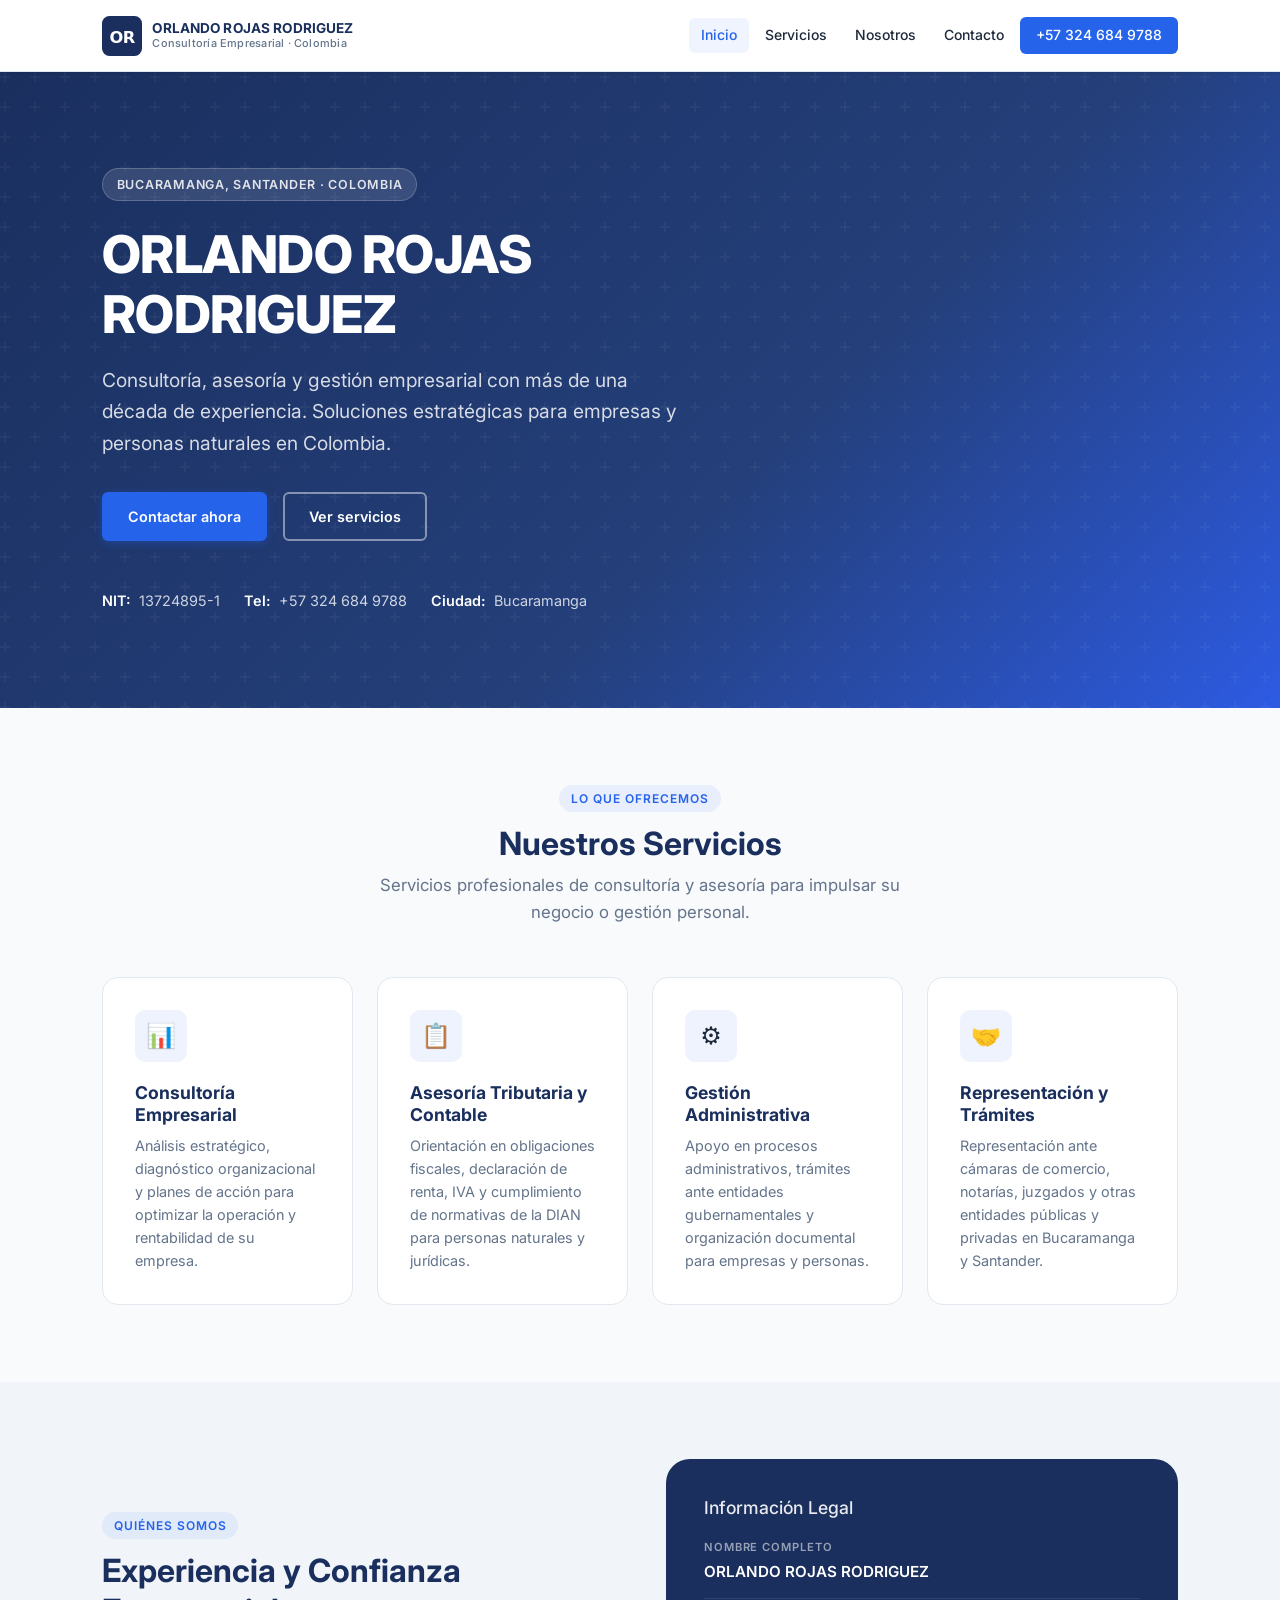
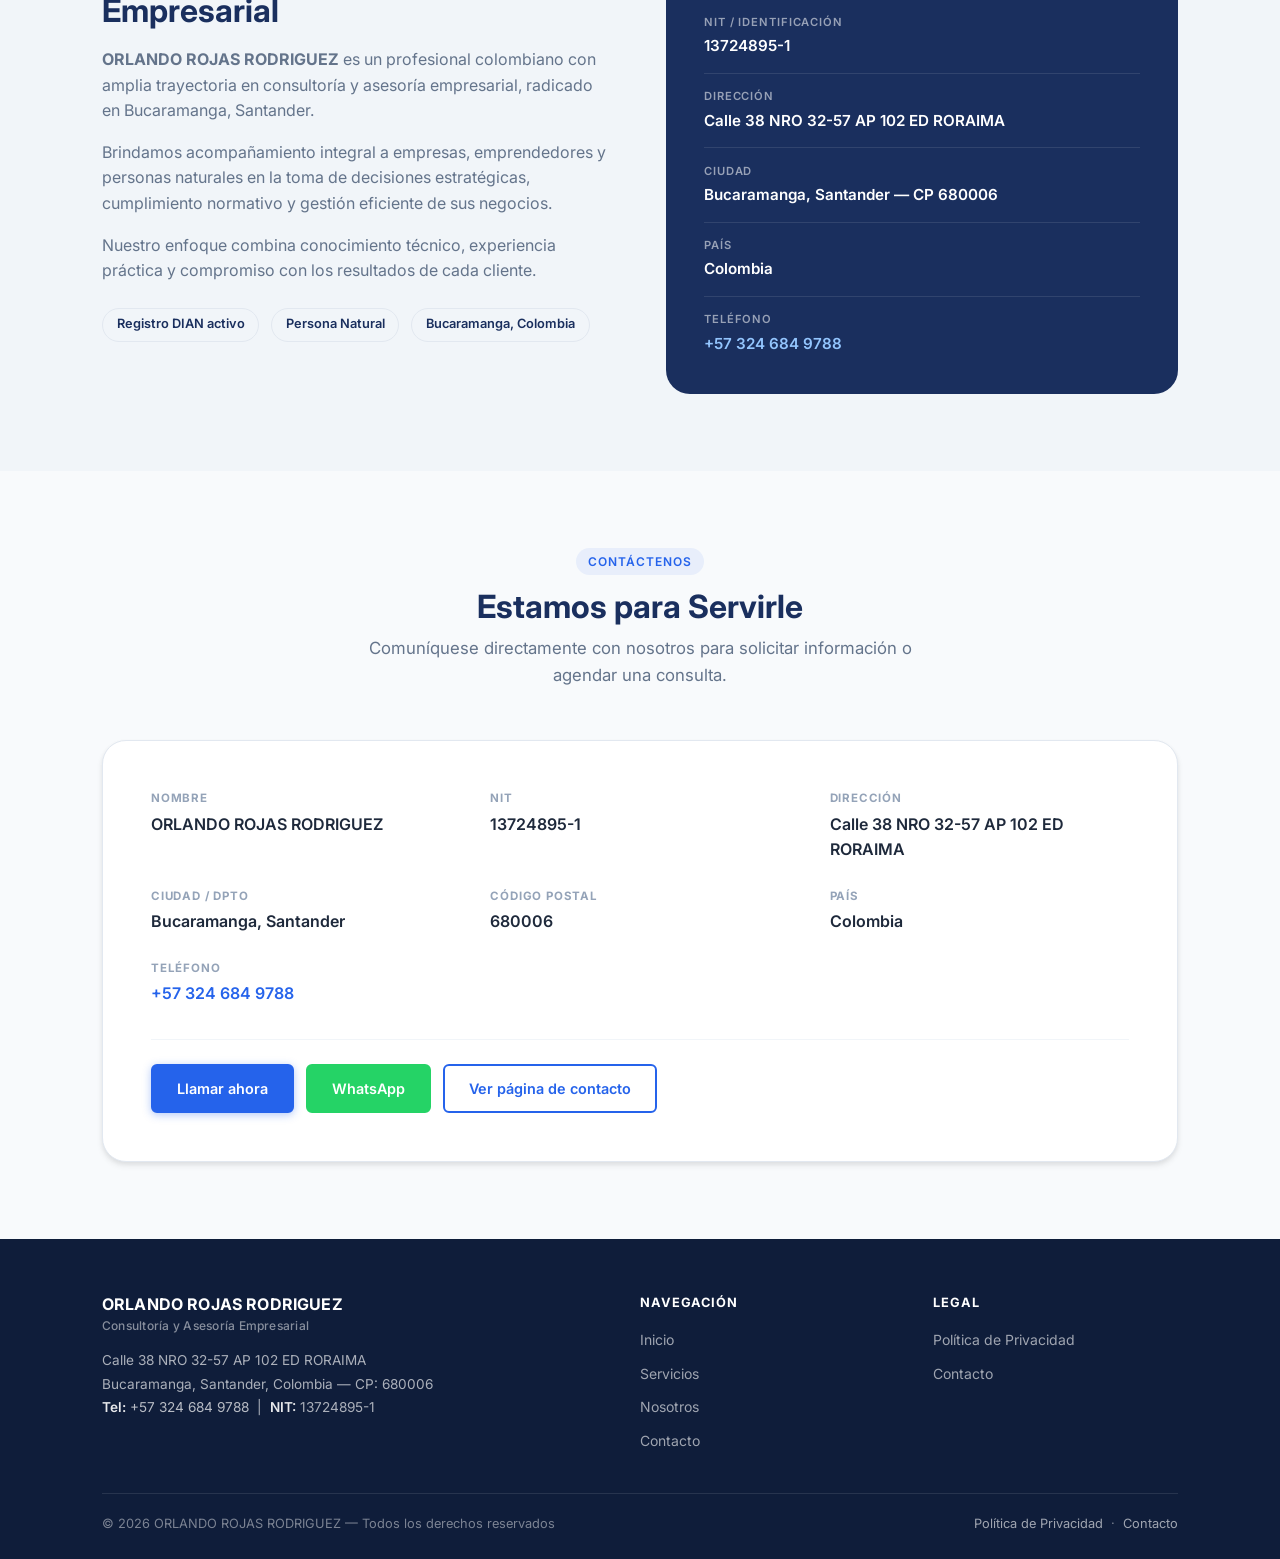
==== index.html @ 3d0fdda3 "Initial commit: sitio web de verificación empresarial para Meta Ads Manager - index.html: página pri" ====
<!DOCTYPE html>
<html lang="es">
<head>
  <meta charset="UTF-8">
  <meta name="viewport" content="width=device-width, initial-scale=1.0">
  <title>ORLANDO ROJAS RODRIGUEZ — Consultoría y Asesoría Empresarial</title>
  <meta name="description" content="ORLANDO ROJAS RODRIGUEZ — Consultoría, asesoría y gestión empresarial en Bucaramanga, Santander, Colombia. NIT: 13724895-1.">
  <meta name="keywords" content="Orlando Rojas Rodriguez, consultoría empresarial, asesoría, Bucaramanga, Santander, Colombia">
  <meta name="author" content="ORLANDO ROJAS RODRIGUEZ">
  <meta name="robots" content="index, follow">

  <!-- GEO Meta Tags para verificación local -->
  <meta name="geo.region" content="CO-SAN">
  <meta name="geo.placename" content="Bucaramanga">
  <meta name="geo.position" content="7.1193;-73.1227">
  <meta name="ICBM" content="7.1193, -73.1227">

  <!-- Open Graph -->
  <meta property="og:type" content="website">
  <meta property="og:title" content="ORLANDO ROJAS RODRIGUEZ — Consultoría Empresarial">
  <meta property="og:description" content="Consultoría, asesoría y gestión empresarial en Bucaramanga, Colombia.">
  <meta property="og:locale" content="es_CO">

  <!-- Favicon -->
  <link rel="icon" type="image/svg+xml" href="assets/icons/favicon.svg">

  <!-- Canonical -->
  <link rel="canonical" href="https://orlando-rojas.netlify.app/">

  <!-- CSS -->
  <link rel="stylesheet" href="css/main.css">
</head>
<body>

  <!-- ===== HEADER ===== -->
  <header class="site-header" role="banner">
    <div class="container">
      <a href="index.html" class="site-logo" aria-label="ORLANDO ROJAS RODRIGUEZ — Inicio">
        <img src="assets/icons/favicon.svg" alt="" class="logo-icon" width="40" height="40">
        <div class="logo-text">
          <span class="logo-name">ORLANDO ROJAS RODRIGUEZ</span>
          <span class="logo-tag">Consultoría Empresarial · Colombia</span>
        </div>
      </a>

      <button class="nav-toggle" id="nav-toggle" aria-expanded="false" aria-label="Abrir menú de navegación">
        <span></span><span></span><span></span>
      </button>

      <nav class="site-nav" id="site-nav" role="navigation" aria-label="Navegación principal">
        <a href="index.html" class="active">Inicio</a>
        <a href="index.html#servicios">Servicios</a>
        <a href="index.html#nosotros">Nosotros</a>
        <a href="contact.html">Contacto</a>
        <a href="tel:+573246849788" class="nav-cta">+57 324 684 9788</a>
      </nav>
    </div>
  </header>

  <main id="main-content">

    <!-- ===== HERO ===== -->
    <section class="hero" aria-labelledby="hero-heading">
      <div class="container">
        <div class="hero-content">
          <span class="hero-badge">Bucaramanga, Santander · Colombia</span>
          <h1 id="hero-heading">ORLANDO ROJAS RODRIGUEZ</h1>
          <p class="hero-subtitle">
            Consultoría, asesoría y gestión empresarial con más de una década de experiencia.
            Soluciones estratégicas para empresas y personas naturales en Colombia.
          </p>
          <div class="hero-actions">
            <a href="contact.html" class="btn btn-primary">Contactar ahora</a>
            <a href="index.html#servicios" class="btn btn-outline">Ver servicios</a>
          </div>
          <div class="hero-info">
            <div class="hero-info-item">
              <strong>NIT:</strong> 13724895-1
            </div>
            <div class="hero-info-item">
              <strong>Tel:</strong> +57 324 684 9788
            </div>
            <div class="hero-info-item">
              <strong>Ciudad:</strong> Bucaramanga
            </div>
          </div>
        </div>
      </div>
    </section>

    <!-- ===== SERVICIOS ===== -->
    <section id="servicios" aria-labelledby="servicios-heading">
      <div class="container">
        <div class="section-header">
          <span class="section-tag">Lo que ofrecemos</span>
          <h2 id="servicios-heading">Nuestros Servicios</h2>
          <p>Servicios profesionales de consultoría y asesoría para impulsar su negocio o gestión personal.</p>
        </div>
        <div class="services-grid">

          <div class="service-card">
            <div class="service-icon" aria-hidden="true">📊</div>
            <h3>Consultoría Empresarial</h3>
            <p>Análisis estratégico, diagnóstico organizacional y planes de acción para optimizar la operación y rentabilidad de su empresa.</p>
          </div>

          <div class="service-card">
            <div class="service-icon" aria-hidden="true">📋</div>
            <h3>Asesoría Tributaria y Contable</h3>
            <p>Orientación en obligaciones fiscales, declaración de renta, IVA y cumplimiento de normativas de la DIAN para personas naturales y jurídicas.</p>
          </div>

          <div class="service-card">
            <div class="service-icon" aria-hidden="true">⚙️</div>
            <h3>Gestión Administrativa</h3>
            <p>Apoyo en procesos administrativos, trámites ante entidades gubernamentales y organización documental para empresas y personas.</p>
          </div>

          <div class="service-card">
            <div class="service-icon" aria-hidden="true">🤝</div>
            <h3>Representación y Trámites</h3>
            <p>Representación ante cámaras de comercio, notarías, juzgados y otras entidades públicas y privadas en Bucaramanga y Santander.</p>
          </div>

        </div>
      </div>
    </section>

    <!-- ===== NOSOTROS ===== -->
    <section id="nosotros" class="section-alt" aria-labelledby="nosotros-heading">
      <div class="container">
        <div class="about-grid">
          <div class="about-content">
            <span class="section-tag">Quiénes somos</span>
            <h2 id="nosotros-heading">Experiencia y Confianza Empresarial</h2>
            <p>
              <strong>ORLANDO ROJAS RODRIGUEZ</strong> es un profesional colombiano con amplia trayectoria
              en consultoría y asesoría empresarial, radicado en Bucaramanga, Santander.
            </p>
            <p>
              Brindamos acompañamiento integral a empresas, emprendedores y personas naturales
              en la toma de decisiones estratégicas, cumplimiento normativo y gestión eficiente
              de sus negocios.
            </p>
            <p>
              Nuestro enfoque combina conocimiento técnico, experiencia práctica y compromiso
              con los resultados de cada cliente.
            </p>
            <div class="about-badges">
              <span class="badge">Registro DIAN activo</span>
              <span class="badge">Persona Natural</span>
              <span class="badge">Bucaramanga, Colombia</span>
            </div>
          </div>

          <div class="about-card" role="complementary" aria-label="Información legal de la empresa">
            <h3>Información Legal</h3>
            <div class="info-row">
              <div class="info-item">
                <span class="info-label">Nombre Completo</span>
                <span class="info-value">ORLANDO ROJAS RODRIGUEZ</span>
              </div>
              <div class="info-item">
                <span class="info-label">NIT / Identificación</span>
                <span class="info-value">13724895-1</span>
              </div>
              <div class="info-item">
                <span class="info-label">Dirección</span>
                <span class="info-value">Calle 38 NRO 32-57 AP 102 ED RORAIMA</span>
              </div>
              <div class="info-item">
                <span class="info-label">Ciudad</span>
                <span class="info-value">Bucaramanga, Santander — CP 680006</span>
              </div>
              <div class="info-item">
                <span class="info-label">País</span>
                <span class="info-value">Colombia</span>
              </div>
              <div class="info-item">
                <span class="info-label">Teléfono</span>
                <span class="info-value">
                  <a href="tel:+573246849788">+57 324 684 9788</a>
                </span>
              </div>
            </div>
          </div>
        </div>
      </div>
    </section>

    <!-- ===== CONTACTO ===== -->
    <section id="contacto" aria-labelledby="contacto-heading">
      <div class="container">
        <div class="section-header">
          <span class="section-tag">Contáctenos</span>
          <h2 id="contacto-heading">Estamos para Servirle</h2>
          <p>Comuníquese directamente con nosotros para solicitar información o agendar una consulta.</p>
        </div>

        <div class="contact-box">
          <div class="contact-grid">
            <div class="contact-item">
              <span class="contact-label">Nombre</span>
              <span class="contact-value">ORLANDO ROJAS RODRIGUEZ</span>
            </div>
            <div class="contact-item">
              <span class="contact-label">NIT</span>
              <span class="contact-value">13724895-1</span>
            </div>
            <div class="contact-item">
              <span class="contact-label">Dirección</span>
              <span class="contact-value">Calle 38 NRO 32-57 AP 102 ED RORAIMA</span>
            </div>
            <div class="contact-item">
              <span class="contact-label">Ciudad / Dpto</span>
              <span class="contact-value">Bucaramanga, Santander</span>
            </div>
            <div class="contact-item">
              <span class="contact-label">Código Postal</span>
              <span class="contact-value">680006</span>
            </div>
            <div class="contact-item">
              <span class="contact-label">País</span>
              <span class="contact-value">Colombia</span>
            </div>
            <div class="contact-item">
              <span class="contact-label">Teléfono</span>
              <span class="contact-value">
                <a href="tel:+573246849788">+57 324 684 9788</a>
              </span>
            </div>
          </div>
          <div class="contact-actions">
            <a href="tel:+573246849788" class="btn btn-primary">Llamar ahora</a>
            <a href="https://wa.me/573246849788" class="btn btn-whatsapp" target="_blank" rel="noopener">WhatsApp</a>
            <a href="contact.html" class="btn btn-outline-dark">Ver página de contacto</a>
          </div>
        </div>
      </div>
    </section>

  </main>

  <!-- ===== FOOTER ===== -->
  <footer class="site-footer" role="contentinfo">
    <div class="container">
      <div class="footer-grid">
        <div class="footer-brand">
          <div class="logo-text">
            <span class="logo-name">ORLANDO ROJAS RODRIGUEZ</span>
            <span class="logo-tag">Consultoría y Asesoría Empresarial</span>
          </div>
          <address class="footer-address" style="font-style: normal;">
            Calle 38 NRO 32-57 AP 102 ED RORAIMA<br>
            Bucaramanga, Santander, Colombia — CP: 680006<br>
            <strong>Tel:</strong> <a href="tel:+573246849788" style="color:rgba(255,255,255,.7)">+57 324 684 9788</a>
            &nbsp;|&nbsp; <strong>NIT:</strong> 13724895-1
          </address>
        </div>

        <div class="footer-col">
          <h4>Navegación</h4>
          <ul>
            <li><a href="index.html">Inicio</a></li>
            <li><a href="index.html#servicios">Servicios</a></li>
            <li><a href="index.html#nosotros">Nosotros</a></li>
            <li><a href="contact.html">Contacto</a></li>
          </ul>
        </div>

        <div class="footer-col">
          <h4>Legal</h4>
          <ul>
            <li><a href="privacy-policy.html">Política de Privacidad</a></li>
            <li><a href="contact.html">Contacto</a></li>
          </ul>
        </div>
      </div>

      <div class="footer-bottom">
        <span>© 2026 ORLANDO ROJAS RODRIGUEZ — Todos los derechos reservados</span>
        <span>
          <a href="privacy-policy.html">Política de Privacidad</a>
          &nbsp;·&nbsp;
          <a href="contact.html">Contacto</a>
        </span>
      </div>
    </div>
  </footer>

  <script src="js/main.js"></script>
</body>
</html>
---- css/main.css ----
/* ==============================================
   ORLANDO ROJAS RODRIGUEZ — Sistema de Diseño
   ============================================== */

/* 1. Google Fonts */
@import url('https://fonts.googleapis.com/css2?family=Inter:wght@400;500;600;700;800&display=swap');

/* 2. Variables CSS */
:root {
  --primary:        #1a2f5e;
  --primary-dark:   #0f1d3a;
  --primary-light:  #243f7a;
  --accent:         #2563eb;
  --accent-hover:   #1d4ed8;
  --text:           #1e293b;
  --text-muted:     #64748b;
  --text-light:     #94a3b8;
  --bg:             #f8fafc;
  --bg-white:       #ffffff;
  --bg-section:     #f1f5f9;
  --border:         #e2e8f0;
  --border-light:   #f1f5f9;
  --success:        #059669;
  --shadow-sm:      0 1px 3px rgba(0,0,0,.08), 0 1px 2px rgba(0,0,0,.04);
  --shadow:         0 4px 6px rgba(0,0,0,.07), 0 2px 4px rgba(0,0,0,.05);
  --shadow-lg:      0 10px 25px rgba(0,0,0,.1), 0 4px 10px rgba(0,0,0,.06);
  --radius-sm:      6px;
  --radius:         10px;
  --radius-lg:      16px;
  --radius-xl:      24px;
  --font:           'Inter', system-ui, -apple-system, sans-serif;
  --container:      1140px;
  --header-h:       72px;
  --transition:     0.2s ease;
}

/* 3. Reset */
*, *::before, *::after {
  box-sizing: border-box;
  margin: 0;
  padding: 0;
}

html {
  scroll-behavior: smooth;
  -webkit-text-size-adjust: 100%;
}

body {
  font-family: var(--font);
  font-size: 16px;
  line-height: 1.6;
  color: var(--text);
  background: var(--bg);
  -webkit-font-smoothing: antialiased;
  -moz-osx-font-smoothing: grayscale;
}

img, svg { display: block; max-width: 100%; }
a { color: var(--accent); text-decoration: none; }
a:hover { text-decoration: underline; }
ul { list-style: none; }

/* 4. Tipografía */
h1, h2, h3, h4, h5, h6 {
  font-weight: 700;
  line-height: 1.25;
  color: var(--primary);
}

h1 { font-size: clamp(1.75rem, 4vw, 2.75rem); }
h2 { font-size: clamp(1.4rem, 3vw, 2rem); }
h3 { font-size: clamp(1.1rem, 2vw, 1.35rem); }
h4 { font-size: 1.05rem; }

p { margin-bottom: 1rem; }
p:last-child { margin-bottom: 0; }

/* 5. Layout */
.container {
  max-width: var(--container);
  margin: 0 auto;
  padding: 0 clamp(1rem, 4vw, 2rem);
}

section {
  padding: clamp(3rem, 6vw, 5rem) 0;
}

.section-alt {
  background: var(--bg-section);
}

.section-header {
  text-align: center;
  margin-bottom: clamp(2rem, 4vw, 3.5rem);
}

.section-header h2 {
  margin-bottom: .5rem;
}

.section-header p {
  font-size: 1.05rem;
  color: var(--text-muted);
  max-width: 560px;
  margin: 0 auto;
}

.section-tag {
  display: inline-block;
  font-size: .75rem;
  font-weight: 600;
  letter-spacing: .08em;
  text-transform: uppercase;
  color: var(--accent);
  background: rgba(37,99,235,.08);
  padding: .25rem .75rem;
  border-radius: 100px;
  margin-bottom: .75rem;
}

/* 6. Header */
.site-header {
  position: sticky;
  top: 0;
  z-index: 100;
  height: var(--header-h);
  background: var(--bg-white);
  border-bottom: 1px solid var(--border);
  box-shadow: var(--shadow-sm);
}

.site-header .container {
  height: 100%;
  display: flex;
  align-items: center;
  justify-content: space-between;
  gap: 1rem;
}

.site-logo {
  display: flex;
  align-items: center;
  gap: .65rem;
  text-decoration: none;
  flex-shrink: 0;
}

.site-logo:hover { text-decoration: none; }

.logo-icon {
  width: 40px;
  height: 40px;
  flex-shrink: 0;
}

.logo-text {
  display: flex;
  flex-direction: column;
  line-height: 1.15;
}

.logo-name {
  font-size: .85rem;
  font-weight: 700;
  color: var(--primary);
  letter-spacing: .01em;
}

.logo-tag {
  font-size: .68rem;
  font-weight: 500;
  color: var(--text-muted);
  letter-spacing: .02em;
}

.site-nav {
  display: flex;
  align-items: center;
  gap: .25rem;
}

.site-nav a {
  font-size: .875rem;
  font-weight: 500;
  color: var(--text);
  padding: .4rem .75rem;
  border-radius: var(--radius-sm);
  transition: background var(--transition), color var(--transition);
  text-decoration: none;
}

.site-nav a:hover {
  background: var(--bg-section);
  color: var(--primary);
  text-decoration: none;
}

.site-nav a.active {
  color: var(--accent);
  background: rgba(37,99,235,.07);
}

.nav-cta {
  background: var(--accent) !important;
  color: #fff !important;
  padding: .45rem 1rem !important;
  border-radius: var(--radius-sm) !important;
}

.nav-cta:hover {
  background: var(--accent-hover) !important;
  text-decoration: none !important;
}

/* Hamburger */
.nav-toggle {
  display: none;
  flex-direction: column;
  gap: 5px;
  background: none;
  border: none;
  cursor: pointer;
  padding: .4rem;
  border-radius: var(--radius-sm);
}

.nav-toggle span {
  display: block;
  width: 22px;
  height: 2px;
  background: var(--primary);
  border-radius: 2px;
  transition: transform var(--transition), opacity var(--transition);
}

.nav-toggle.open span:nth-child(1) { transform: translateY(7px) rotate(45deg); }
.nav-toggle.open span:nth-child(2) { opacity: 0; }
.nav-toggle.open span:nth-child(3) { transform: translateY(-7px) rotate(-45deg); }

/* 7. Hero */
.hero {
  background: linear-gradient(135deg, var(--primary) 0%, var(--primary-light) 60%, #2d5be3 100%);
  color: #fff;
  padding: clamp(3.5rem, 8vw, 6rem) 0;
  position: relative;
  overflow: hidden;
}

.hero::before {
  content: '';
  position: absolute;
  inset: 0;
  background: url("data:image/svg+xml,%3Csvg width='60' height='60' viewBox='0 0 60 60' xmlns='http://www.w3.org/2000/svg'%3E%3Cg fill='none' fill-rule='evenodd'%3E%3Cg fill='%23ffffff' fill-opacity='0.04'%3E%3Cpath d='M36 34v-4h-2v4h-4v2h4v4h2v-4h4v-2h-4zm0-30V0h-2v4h-4v2h4v4h2V6h4V4h-4zM6 34v-4H4v4H0v2h4v4h2v-4h4v-2H6zM6 4V0H4v4H0v2h4v4h2V6h4V4H6z'/%3E%3C/g%3E%3C/g%3E%3C/svg%3E");
  pointer-events: none;
}

.hero .container {
  position: relative;
  z-index: 1;
}

.hero-content {
  max-width: 700px;
}

.hero-badge {
  display: inline-flex;
  align-items: center;
  gap: .4rem;
  font-size: .78rem;
  font-weight: 600;
  letter-spacing: .06em;
  text-transform: uppercase;
  color: rgba(255,255,255,.85);
  background: rgba(255,255,255,.12);
  border: 1px solid rgba(255,255,255,.2);
  padding: .35rem .85rem;
  border-radius: 100px;
  margin-bottom: 1.5rem;
}

.hero h1 {
  color: #fff;
  font-size: clamp(2rem, 5vw, 3.25rem);
  font-weight: 800;
  letter-spacing: -.01em;
  line-height: 1.15;
  margin-bottom: 1.25rem;
}

.hero-subtitle {
  font-size: clamp(1rem, 2vw, 1.2rem);
  color: rgba(255,255,255,.82);
  line-height: 1.65;
  margin-bottom: 2rem;
  max-width: 580px;
}

.hero-actions {
  display: flex;
  flex-wrap: wrap;
  gap: 1rem;
  align-items: center;
}

.hero-info {
  margin-top: clamp(2rem, 4vw, 3rem);
  display: flex;
  flex-wrap: wrap;
  gap: 1.5rem;
}

.hero-info-item {
  display: flex;
  align-items: center;
  gap: .5rem;
  font-size: .9rem;
  color: rgba(255,255,255,.78);
}

.hero-info-item strong {
  color: #fff;
  font-weight: 600;
}

/* 8. Botones */
.btn {
  display: inline-flex;
  align-items: center;
  gap: .5rem;
  font-family: var(--font);
  font-size: .9rem;
  font-weight: 600;
  padding: .7rem 1.5rem;
  border-radius: var(--radius-sm);
  border: 2px solid transparent;
  cursor: pointer;
  text-decoration: none;
  transition: background var(--transition), border-color var(--transition),
              color var(--transition), box-shadow var(--transition), transform var(--transition);
  white-space: nowrap;
}

.btn:hover { text-decoration: none; transform: translateY(-1px); }
.btn:active { transform: translateY(0); }

.btn-primary {
  background: var(--accent);
  color: #fff;
  border-color: var(--accent);
  box-shadow: 0 2px 8px rgba(37,99,235,.35);
}

.btn-primary:hover {
  background: var(--accent-hover);
  border-color: var(--accent-hover);
  box-shadow: 0 4px 14px rgba(37,99,235,.45);
}

.btn-outline {
  background: transparent;
  color: #fff;
  border-color: rgba(255,255,255,.45);
}

.btn-outline:hover {
  background: rgba(255,255,255,.12);
  border-color: rgba(255,255,255,.7);
}

.btn-outline-dark {
  background: transparent;
  color: var(--accent);
  border-color: var(--accent);
}

.btn-outline-dark:hover {
  background: var(--accent);
  color: #fff;
}

/* 9. Cards de Servicios */
.services-grid {
  display: grid;
  grid-template-columns: repeat(auto-fit, minmax(240px, 1fr));
  gap: 1.5rem;
}

.service-card {
  background: var(--bg-white);
  border: 1px solid var(--border);
  border-radius: var(--radius-lg);
  padding: clamp(1.5rem, 3vw, 2rem);
  transition: box-shadow var(--transition), transform var(--transition), border-color var(--transition);
}

.service-card:hover {
  box-shadow: var(--shadow-lg);
  transform: translateY(-3px);
  border-color: rgba(37,99,235,.25);
}

.service-icon {
  width: 52px;
  height: 52px;
  background: rgba(37,99,235,.08);
  border-radius: var(--radius);
  display: flex;
  align-items: center;
  justify-content: center;
  margin-bottom: 1.25rem;
  font-size: 1.5rem;
}

.service-card h3 {
  margin-bottom: .5rem;
  font-size: 1.1rem;
}

.service-card p {
  font-size: .9rem;
  color: var(--text-muted);
  margin-bottom: 0;
}

/* 10. Sección Nosotros */
.about-grid {
  display: grid;
  grid-template-columns: 1fr 1fr;
  gap: clamp(2rem, 4vw, 4rem);
  align-items: center;
}

.about-content h2 {
  margin-bottom: 1rem;
}

.about-content p {
  color: var(--text-muted);
}

.about-badges {
  display: flex;
  flex-wrap: wrap;
  gap: .75rem;
  margin-top: 1.5rem;
}

.badge {
  display: inline-flex;
  align-items: center;
  gap: .4rem;
  font-size: .8rem;
  font-weight: 600;
  color: var(--primary);
  background: var(--bg-section);
  border: 1px solid var(--border);
  padding: .35rem .85rem;
  border-radius: 100px;
}

.about-card {
  background: var(--primary);
  border-radius: var(--radius-xl);
  padding: clamp(1.75rem, 3vw, 2.5rem);
  color: #fff;
}

.about-card h3 {
  color: #fff;
  margin-bottom: 1.25rem;
  font-size: 1.1rem;
  opacity: .9;
  font-weight: 500;
}

.info-row {
  display: flex;
  flex-direction: column;
  gap: .9rem;
}

.info-item {
  display: flex;
  flex-direction: column;
  gap: .15rem;
  padding-bottom: .9rem;
  border-bottom: 1px solid rgba(255,255,255,.1);
}

.info-item:last-child {
  border-bottom: none;
  padding-bottom: 0;
}

.info-label {
  font-size: .7rem;
  font-weight: 600;
  letter-spacing: .08em;
  text-transform: uppercase;
  color: rgba(255,255,255,.55);
}

.info-value {
  font-size: .95rem;
  font-weight: 600;
  color: #fff;
}

.info-value a {
  color: #93c5fd;
  text-decoration: none;
}

.info-value a:hover {
  text-decoration: underline;
}

/* 11. Caja de Contacto */
.contact-box {
  background: var(--bg-white);
  border: 1px solid var(--border);
  border-radius: var(--radius-xl);
  padding: clamp(2rem, 4vw, 3rem);
  box-shadow: var(--shadow);
}

.contact-grid {
  display: grid;
  grid-template-columns: repeat(auto-fit, minmax(220px, 1fr));
  gap: 1.5rem 2.5rem;
  margin-bottom: 2rem;
}

.contact-item {
  display: flex;
  flex-direction: column;
  gap: .25rem;
}

.contact-label {
  font-size: .72rem;
  font-weight: 700;
  letter-spacing: .07em;
  text-transform: uppercase;
  color: var(--text-light);
}

.contact-value {
  font-size: 1rem;
  font-weight: 600;
  color: var(--text);
}

.contact-value a {
  color: var(--accent);
}

.contact-actions {
  display: flex;
  flex-wrap: wrap;
  gap: .75rem;
  padding-top: 1.5rem;
  border-top: 1px solid var(--border-light);
}

/* 12. Mapa */
.map-wrapper {
  border-radius: var(--radius-lg);
  overflow: hidden;
  border: 1px solid var(--border);
  margin-top: 2rem;
}

.map-wrapper iframe {
  display: block;
  width: 100%;
  height: 360px;
  border: none;
}

/* 13. Página Legal */
.legal-page {
  padding: clamp(2rem, 4vw, 4rem) 0;
}

.legal-header {
  margin-bottom: 2.5rem;
  padding-bottom: 1.5rem;
  border-bottom: 2px solid var(--border);
}

.legal-header h1 {
  margin-bottom: .5rem;
}

.legal-meta {
  font-size: .85rem;
  color: var(--text-muted);
}

.legal-content {
  max-width: 800px;
}

.legal-content h2 {
  font-size: 1.25rem;
  margin-top: 2.25rem;
  margin-bottom: .75rem;
  padding-bottom: .5rem;
  border-bottom: 1px solid var(--border-light);
  color: var(--primary);
}

.legal-content h3 {
  font-size: 1.05rem;
  margin-top: 1.5rem;
  margin-bottom: .5rem;
  color: var(--text);
}

.legal-content ul, .legal-content ol {
  list-style: disc;
  padding-left: 1.5rem;
  margin-bottom: 1rem;
}

.legal-content ol { list-style: decimal; }

.legal-content li {
  margin-bottom: .4rem;
  color: var(--text-muted);
}

.legal-content p {
  color: var(--text-muted);
}

.legal-highlight {
  background: rgba(37,99,235,.06);
  border-left: 4px solid var(--accent);
  border-radius: 0 var(--radius-sm) var(--radius-sm) 0;
  padding: 1rem 1.25rem;
  margin: 1.25rem 0;
}

.legal-highlight p {
  margin: 0;
  font-size: .9rem;
}

.responsible-box {
  background: var(--primary);
  color: #fff;
  border-radius: var(--radius-lg);
  padding: 1.5rem 1.75rem;
  margin: 1.25rem 0;
}

.responsible-box p {
  color: rgba(255,255,255,.85);
  margin-bottom: .4rem;
  font-size: .9rem;
}

.responsible-box strong {
  color: #fff;
}

/* 14. Footer */
.site-footer {
  background: var(--primary-dark);
  color: rgba(255,255,255,.75);
  padding: clamp(2.5rem, 5vw, 3.5rem) 0 1.5rem;
}

.footer-grid {
  display: grid;
  grid-template-columns: 2fr 1fr 1fr;
  gap: clamp(2rem, 4vw, 3rem);
  margin-bottom: 2.5rem;
}

.footer-brand .logo-name {
  color: #fff;
  font-size: 1rem;
  margin-bottom: .35rem;
}

.footer-brand .logo-tag {
  color: rgba(255,255,255,.5);
  font-size: .75rem;
}

.footer-address {
  margin-top: 1rem;
  font-size: .85rem;
  line-height: 1.75;
  color: rgba(255,255,255,.65);
}

.footer-address strong {
  color: rgba(255,255,255,.9);
  font-weight: 600;
}

.footer-col h4 {
  color: #fff;
  font-size: .8rem;
  font-weight: 700;
  letter-spacing: .07em;
  text-transform: uppercase;
  margin-bottom: 1rem;
}

.footer-col ul li + li { margin-top: .5rem; }

.footer-col a {
  font-size: .875rem;
  color: rgba(255,255,255,.6);
  text-decoration: none;
  transition: color var(--transition);
}

.footer-col a:hover {
  color: #fff;
  text-decoration: none;
}

.footer-bottom {
  border-top: 1px solid rgba(255,255,255,.1);
  padding-top: 1.25rem;
  display: flex;
  flex-wrap: wrap;
  gap: .5rem 1.5rem;
  align-items: center;
  justify-content: space-between;
  font-size: .8rem;
  color: rgba(255,255,255,.45);
}

.footer-bottom a {
  color: rgba(255,255,255,.6);
  text-decoration: none;
}

.footer-bottom a:hover { color: #fff; }

/* 15. Responsive */
@media (max-width: 900px) {
  .about-grid {
    grid-template-columns: 1fr;
  }

  .footer-grid {
    grid-template-columns: 1fr 1fr;
  }

  .footer-brand {
    grid-column: 1 / -1;
  }
}

@media (max-width: 680px) {
  :root { --header-h: 64px; }

  .site-nav {
    display: none;
    position: absolute;
    top: var(--header-h);
    left: 0;
    right: 0;
    background: var(--bg-white);
    border-bottom: 1px solid var(--border);
    flex-direction: column;
    align-items: stretch;
    padding: .5rem 1rem 1rem;
    box-shadow: var(--shadow);
    gap: .15rem;
  }

  .site-nav.open { display: flex; }

  .site-nav a {
    padding: .65rem .75rem;
    border-radius: var(--radius-sm);
  }

  .nav-toggle { display: flex; }

  .footer-grid {
    grid-template-columns: 1fr;
  }

  .hero-actions { flex-direction: column; align-items: flex-start; }

  .services-grid { grid-template-columns: 1fr; }
}

/* 16. Utilidades */
.text-center { text-align: center; }
.text-muted   { color: var(--text-muted); }
.mt-1 { margin-top: .5rem; }
.mt-2 { margin-top: 1rem; }
.mt-3 { margin-top: 1.5rem; }
.mt-4 { margin-top: 2rem; }
.mb-0 { margin-bottom: 0; }

.visually-hidden {
  position: absolute;
  width: 1px;
  height: 1px;
  overflow: hidden;
  clip: rect(0,0,0,0);
  white-space: nowrap;
}

/* WhatsApp button */
.btn-whatsapp {
  background: #25d366;
  color: #fff !important;
  border-color: #25d366;
}

.btn-whatsapp:hover {
  background: #1ebe5d;
  border-color: #1ebe5d;
  text-decoration: none !important;
}

/* Contact page specific */
.contact-page-grid {
  display: grid;
  grid-template-columns: 1fr 1fr;
  gap: clamp(2rem, 4vw, 3rem);
  align-items: start;
}

@media (max-width: 720px) {
  .contact-page-grid {
    grid-template-columns: 1fr;
  }
}
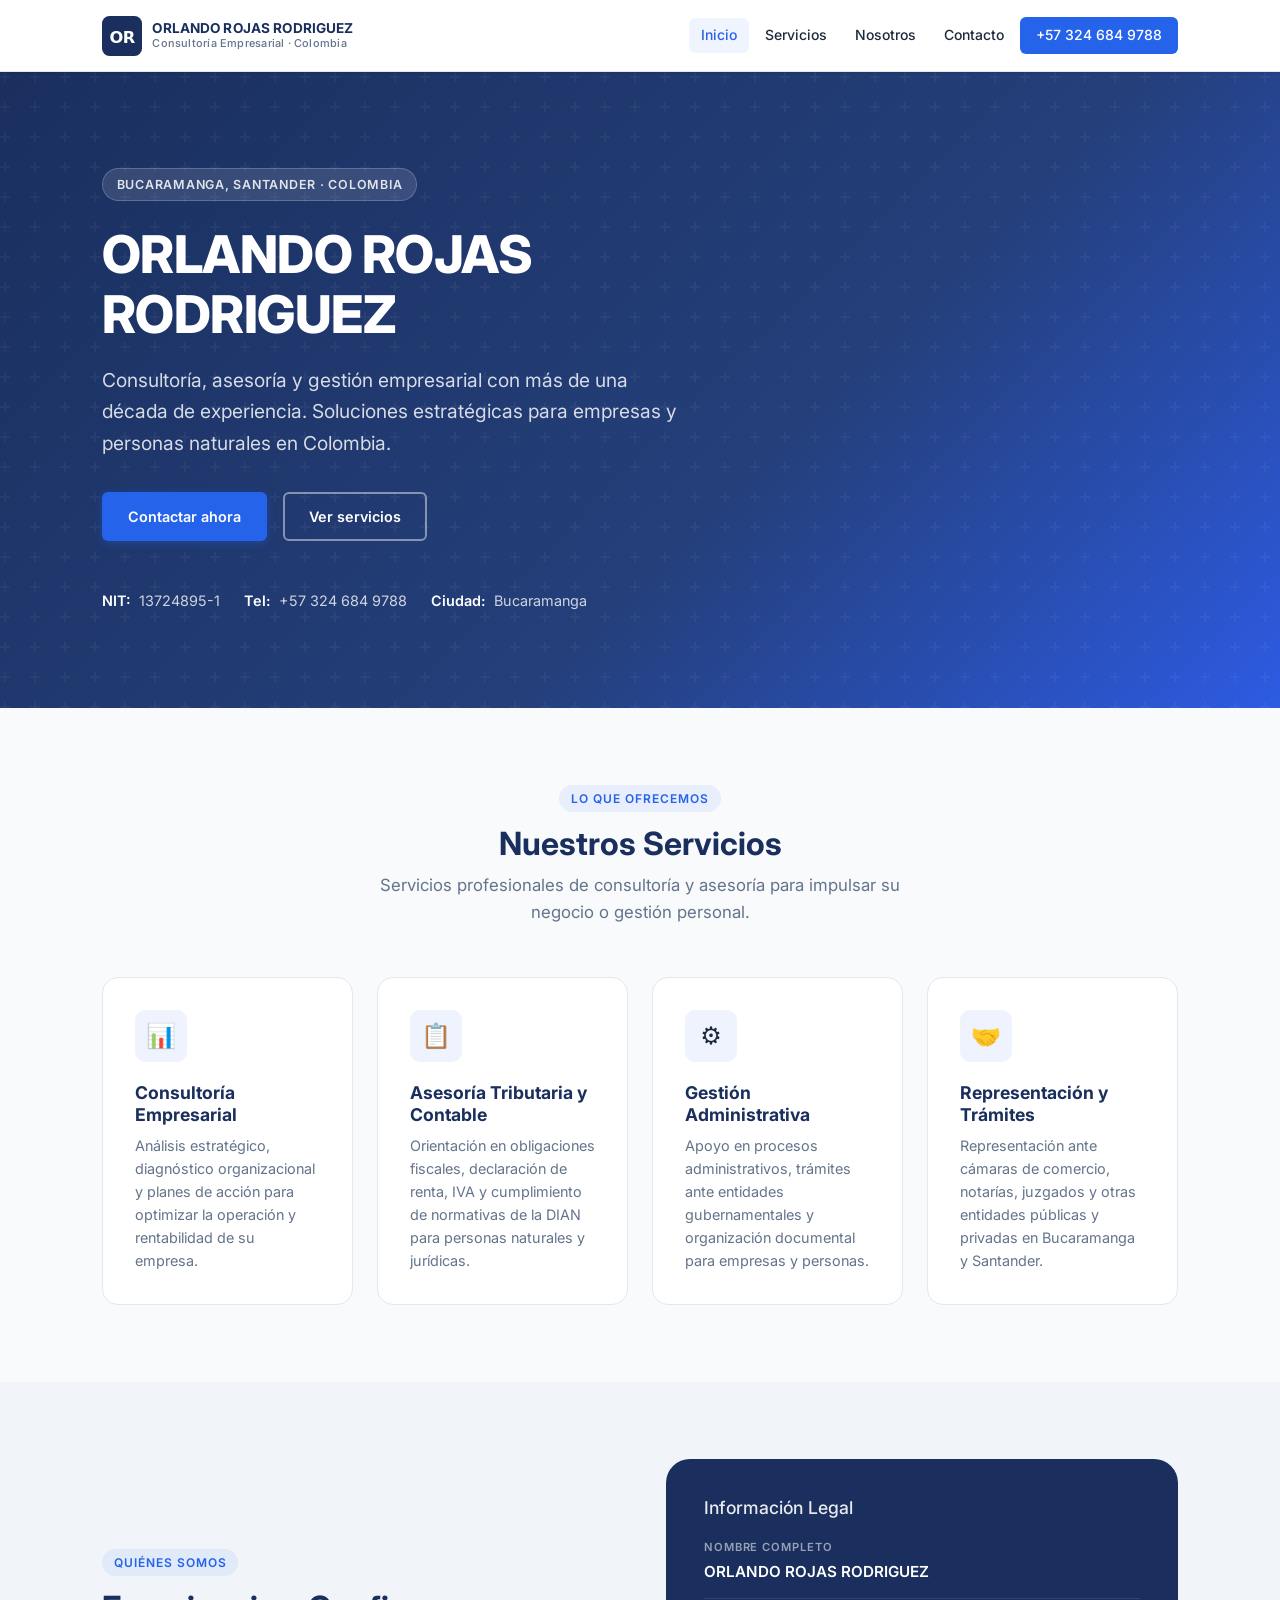
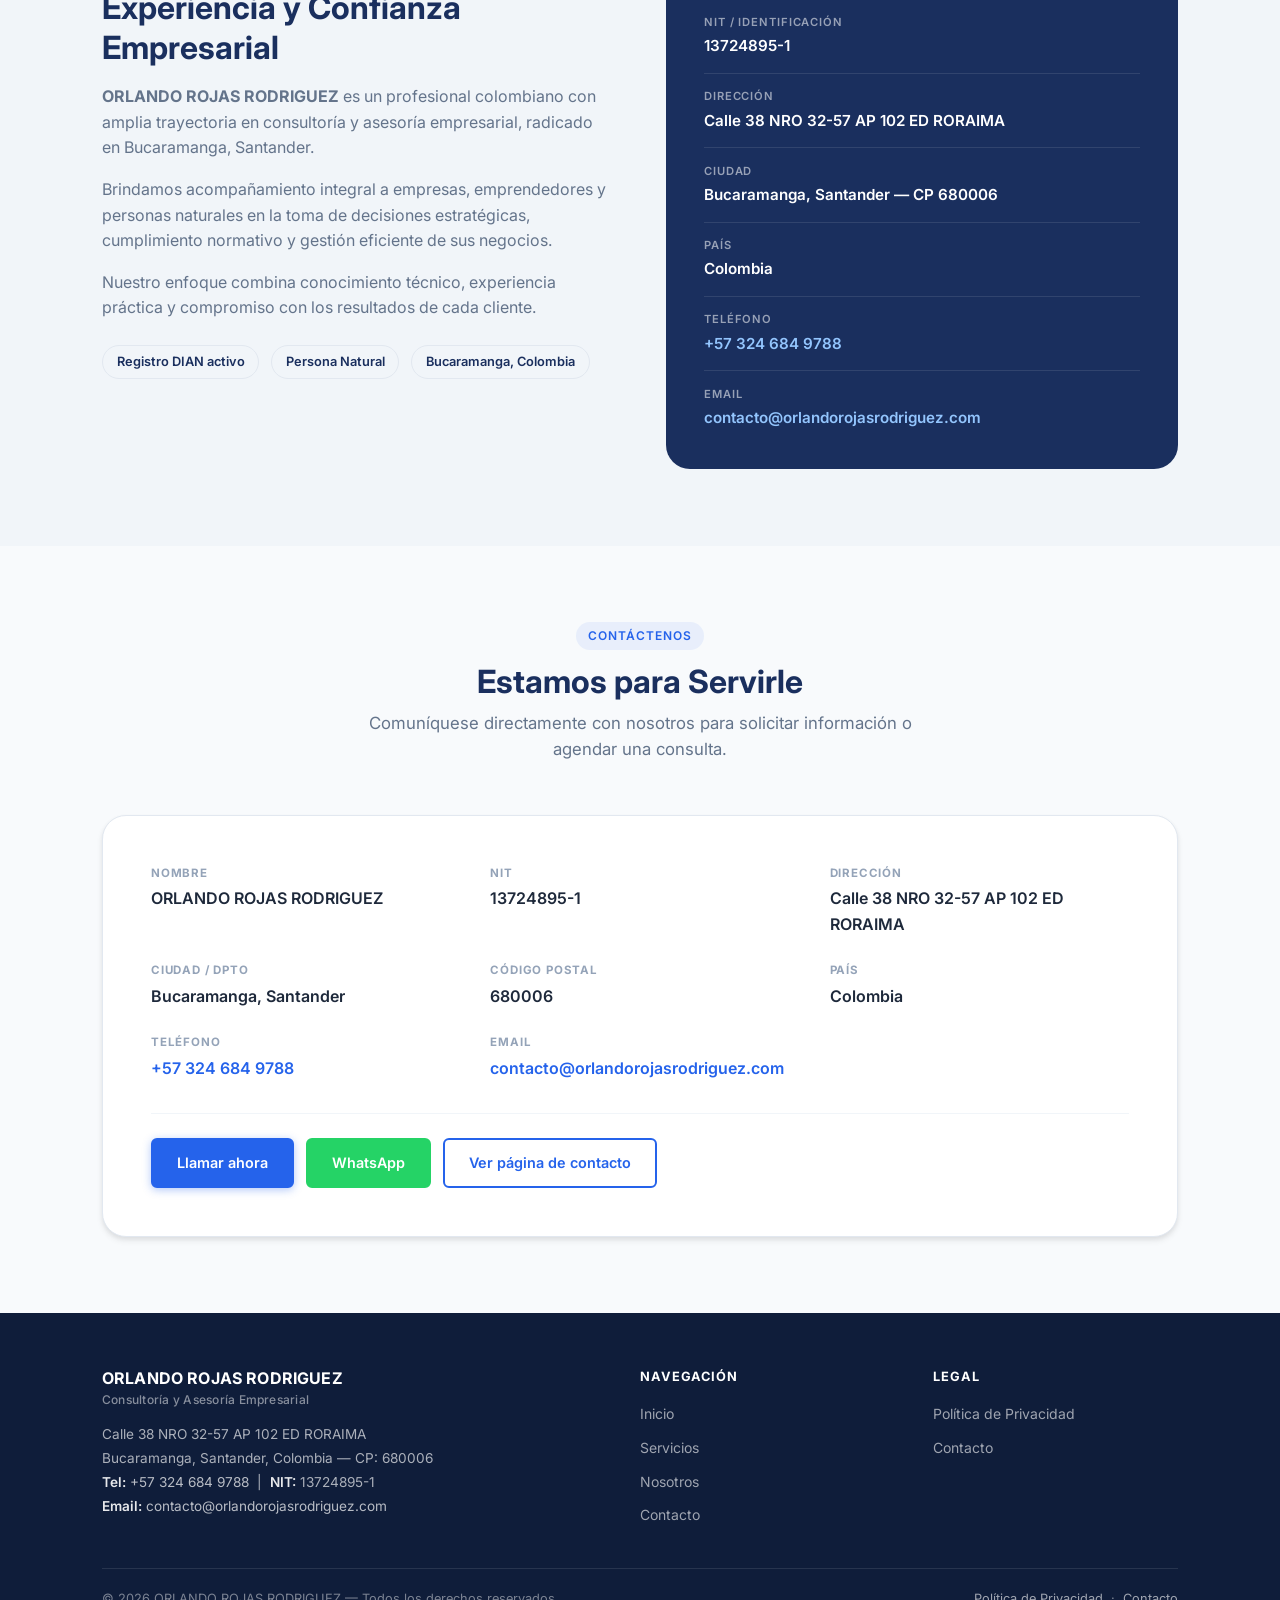
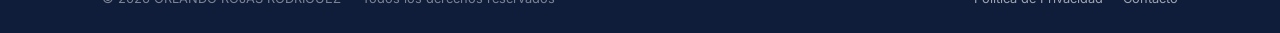
==== commit eb3312dc: "Add corporate email contacto@orlandorojasrodriguez.com across all pages Required by Meta Business ve" ====
--- a/index.html
+++ b/index.html
@@ -25,7 +25,7 @@
   <link rel="icon" type="image/svg+xml" href="assets/icons/favicon.svg">
 
   <!-- Canonical -->
-  <link rel="canonical" href="https://orlando-rojas.netlify.app/">
+  <link rel="canonical" href="https://orlandorojasrodriguez.com/">
 
   <!-- CSS -->
   <link rel="stylesheet" href="css/main.css">
@@ -182,6 +182,12 @@
                   <a href="tel:+573246849788">+57 324 684 9788</a>
                 </span>
               </div>
+              <div class="info-item">
+                <span class="info-label">Email</span>
+                <span class="info-value">
+                  <a href="mailto:contacto@orlandorojasrodriguez.com">contacto@orlandorojasrodriguez.com</a>
+                </span>
+              </div>
             </div>
           </div>
         </div>
@@ -227,6 +233,12 @@
               <span class="contact-label">Teléfono</span>
               <span class="contact-value">
                 <a href="tel:+573246849788">+57 324 684 9788</a>
+              </span>
+            </div>
+            <div class="contact-item">
+              <span class="contact-label">Email</span>
+              <span class="contact-value">
+                <a href="mailto:contacto@orlandorojasrodriguez.com">contacto@orlandorojasrodriguez.com</a>
               </span>
             </div>
           </div>
@@ -254,7 +266,8 @@
             Calle 38 NRO 32-57 AP 102 ED RORAIMA<br>
             Bucaramanga, Santander, Colombia — CP: 680006<br>
             <strong>Tel:</strong> <a href="tel:+573246849788" style="color:rgba(255,255,255,.7)">+57 324 684 9788</a>
-            &nbsp;|&nbsp; <strong>NIT:</strong> 13724895-1
+            &nbsp;|&nbsp; <strong>NIT:</strong> 13724895-1<br>
+            <strong>Email:</strong> <a href="mailto:contacto@orlandorojasrodriguez.com" style="color:rgba(255,255,255,.7)">contacto@orlandorojasrodriguez.com</a>
           </address>
         </div>
 
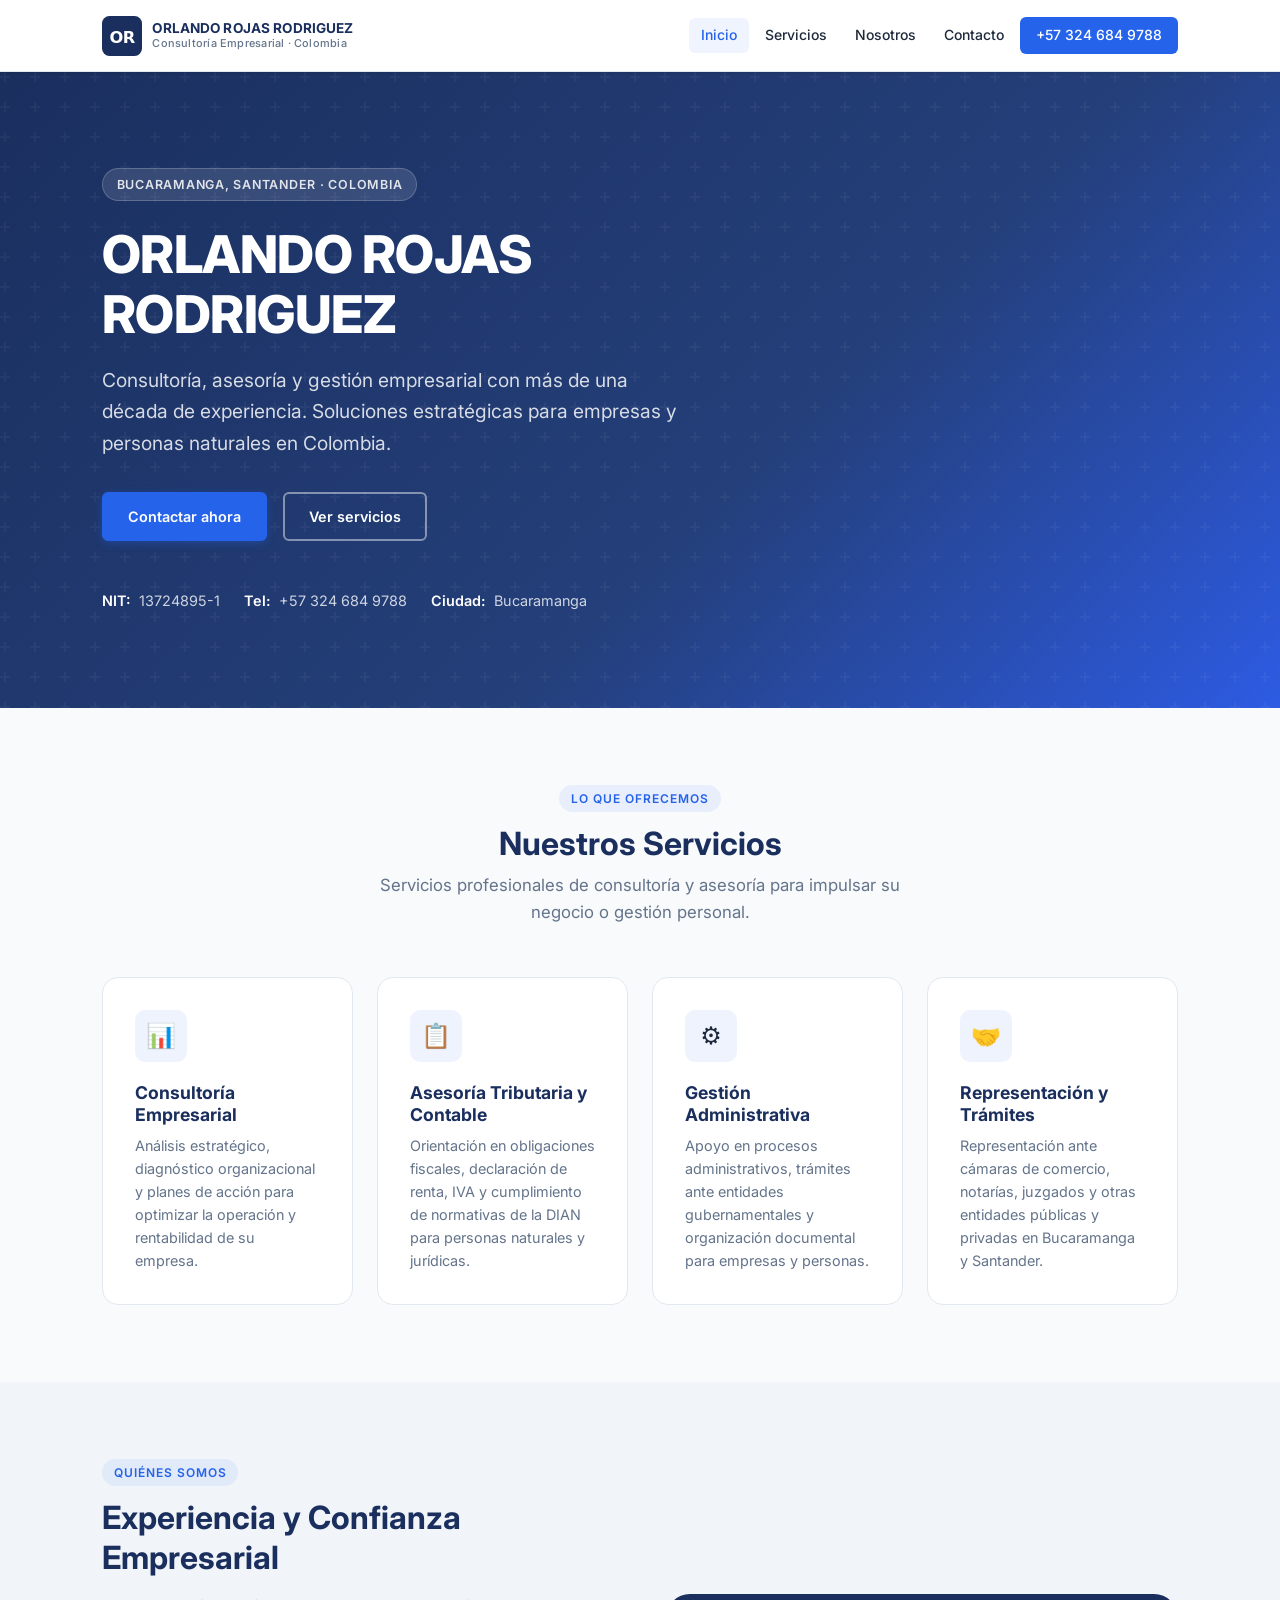
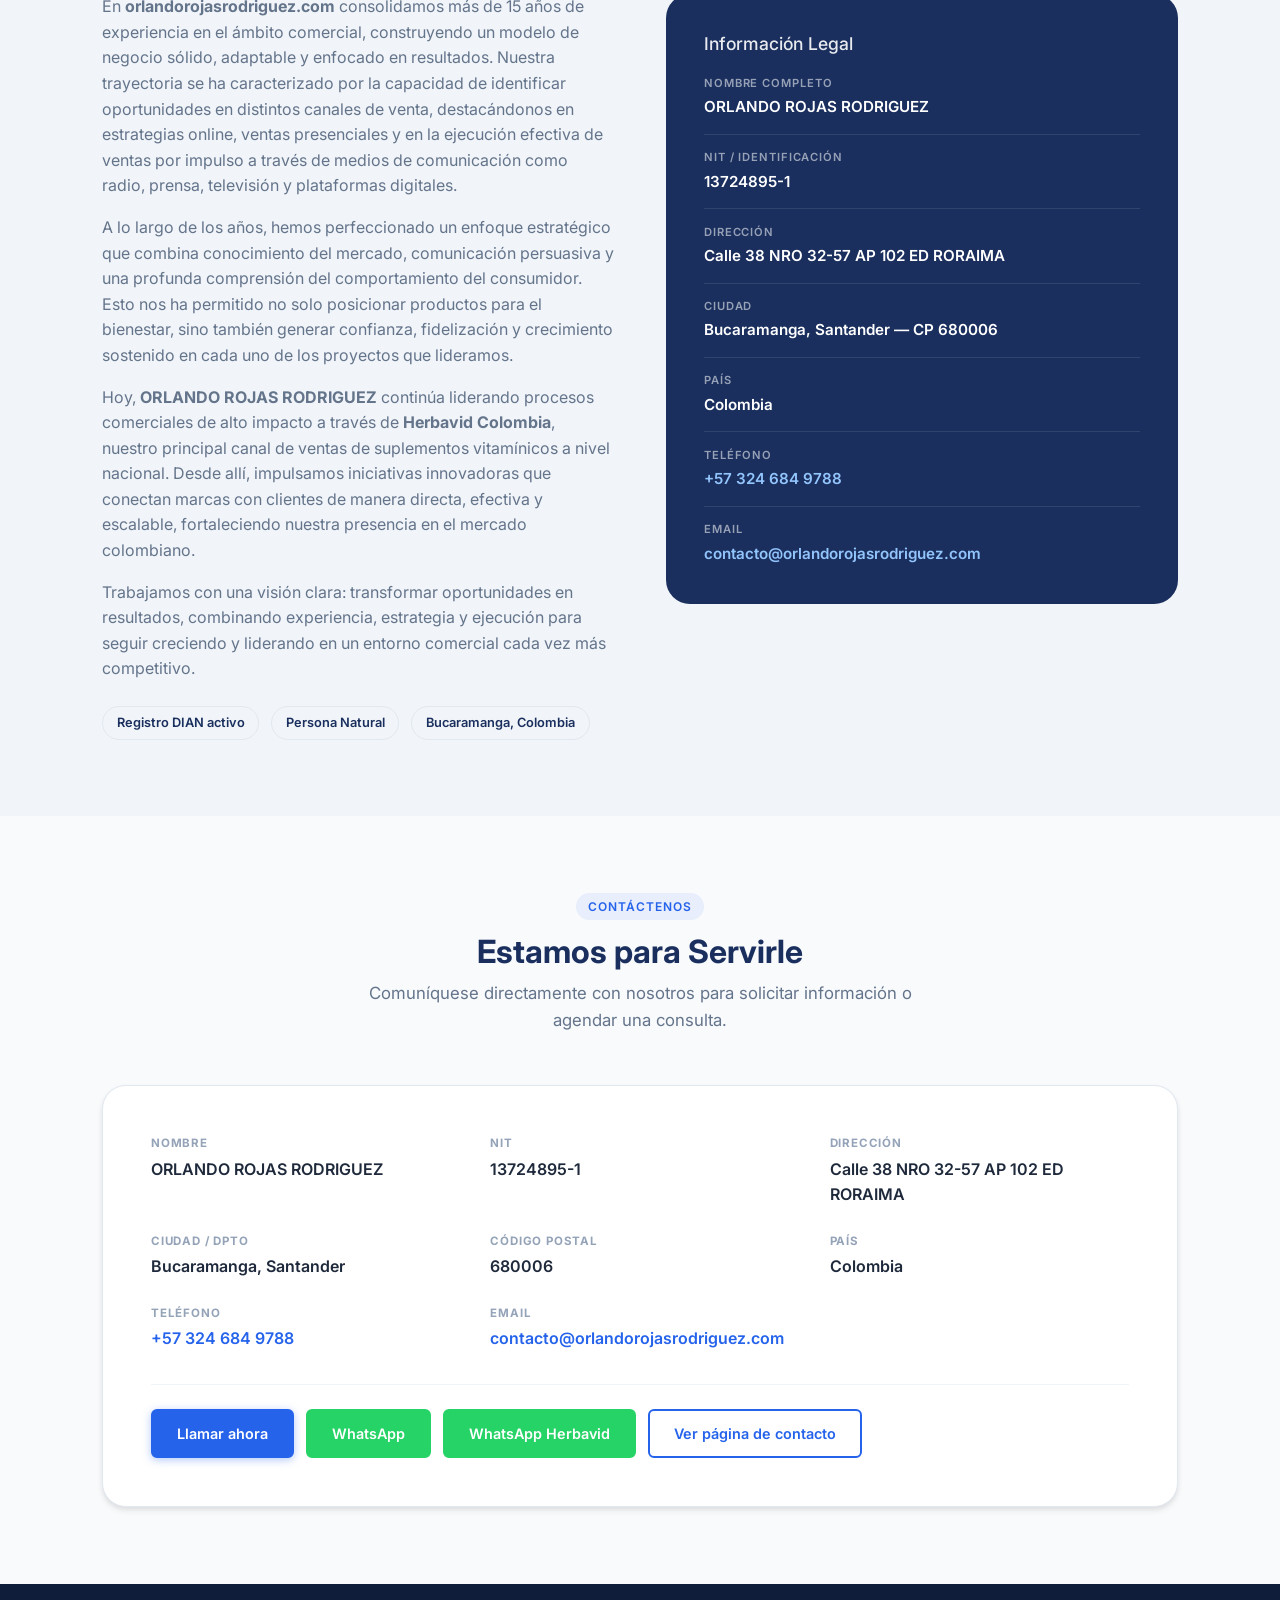
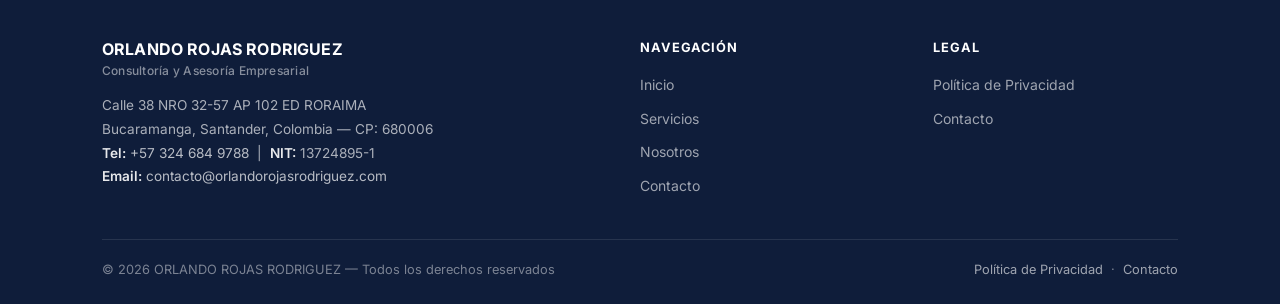
==== commit e32f40f1: "content: Actualizar textos biográficos para reflejar amplia experiencia en comercialización y el rol" ====
--- a/index.html
+++ b/index.html
@@ -134,17 +134,16 @@
             <span class="section-tag">Quiénes somos</span>
             <h2 id="nosotros-heading">Experiencia y Confianza Empresarial</h2>
             <p>
-              <strong>ORLANDO ROJAS RODRIGUEZ</strong> es un profesional colombiano con amplia trayectoria
-              en consultoría y asesoría empresarial, radicado en Bucaramanga, Santander.
+              En <strong>orlandorojasrodriguez.com</strong> consolidamos más de 15 años de experiencia en el ámbito comercial, construyendo un modelo de negocio sólido, adaptable y enfocado en resultados. Nuestra trayectoria se ha caracterizado por la capacidad de identificar oportunidades en distintos canales de venta, destacándonos en estrategias online, ventas presenciales y en la ejecución efectiva de ventas por impulso a través de medios de comunicación como radio, prensa, televisión y plataformas digitales.
             </p>
             <p>
-              Brindamos acompañamiento integral a empresas, emprendedores y personas naturales
-              en la toma de decisiones estratégicas, cumplimiento normativo y gestión eficiente
-              de sus negocios.
+              A lo largo de los años, hemos perfeccionado un enfoque estratégico que combina conocimiento del mercado, comunicación persuasiva y una profunda comprensión del comportamiento del consumidor. Esto nos ha permitido no solo posicionar productos para el bienestar, sino también generar confianza, fidelización y crecimiento sostenido en cada uno de los proyectos que lideramos.
             </p>
             <p>
-              Nuestro enfoque combina conocimiento técnico, experiencia práctica y compromiso
-              con los resultados de cada cliente.
+              Hoy, <strong>ORLANDO ROJAS RODRIGUEZ</strong> continúa liderando procesos comerciales de alto impacto a través de <strong>Herbavid Colombia</strong>, nuestro principal canal de ventas de suplementos vitamínicos a nivel nacional. Desde allí, impulsamos iniciativas innovadoras que conectan marcas con clientes de manera directa, efectiva y escalable, fortaleciendo nuestra presencia en el mercado colombiano.
+            </p>
+            <p>
+              Trabajamos con una visión clara: transformar oportunidades en resultados, combinando experiencia, estrategia y ejecución para seguir creciendo y liderando en un entorno comercial cada vez más competitivo.
             </p>
             <div class="about-badges">
               <span class="badge">Registro DIAN activo</span>
@@ -245,6 +244,7 @@
           <div class="contact-actions">
             <a href="tel:+573246849788" class="btn btn-primary">Llamar ahora</a>
             <a href="https://wa.me/573246849788" class="btn btn-whatsapp" target="_blank" rel="noopener">WhatsApp</a>
+            <a href="https://wa.me/573246849788?text=Hola,%20me%20interesan%20los%20suplementos%20vitam%C3%ADnicos%20de%20Herbavid" class="btn btn-whatsapp" target="_blank" rel="noopener" style="background-color: #25D366; color: white; border-color: #25D366;">WhatsApp Herbavid</a>
             <a href="contact.html" class="btn btn-outline-dark">Ver página de contacto</a>
           </div>
         </div>
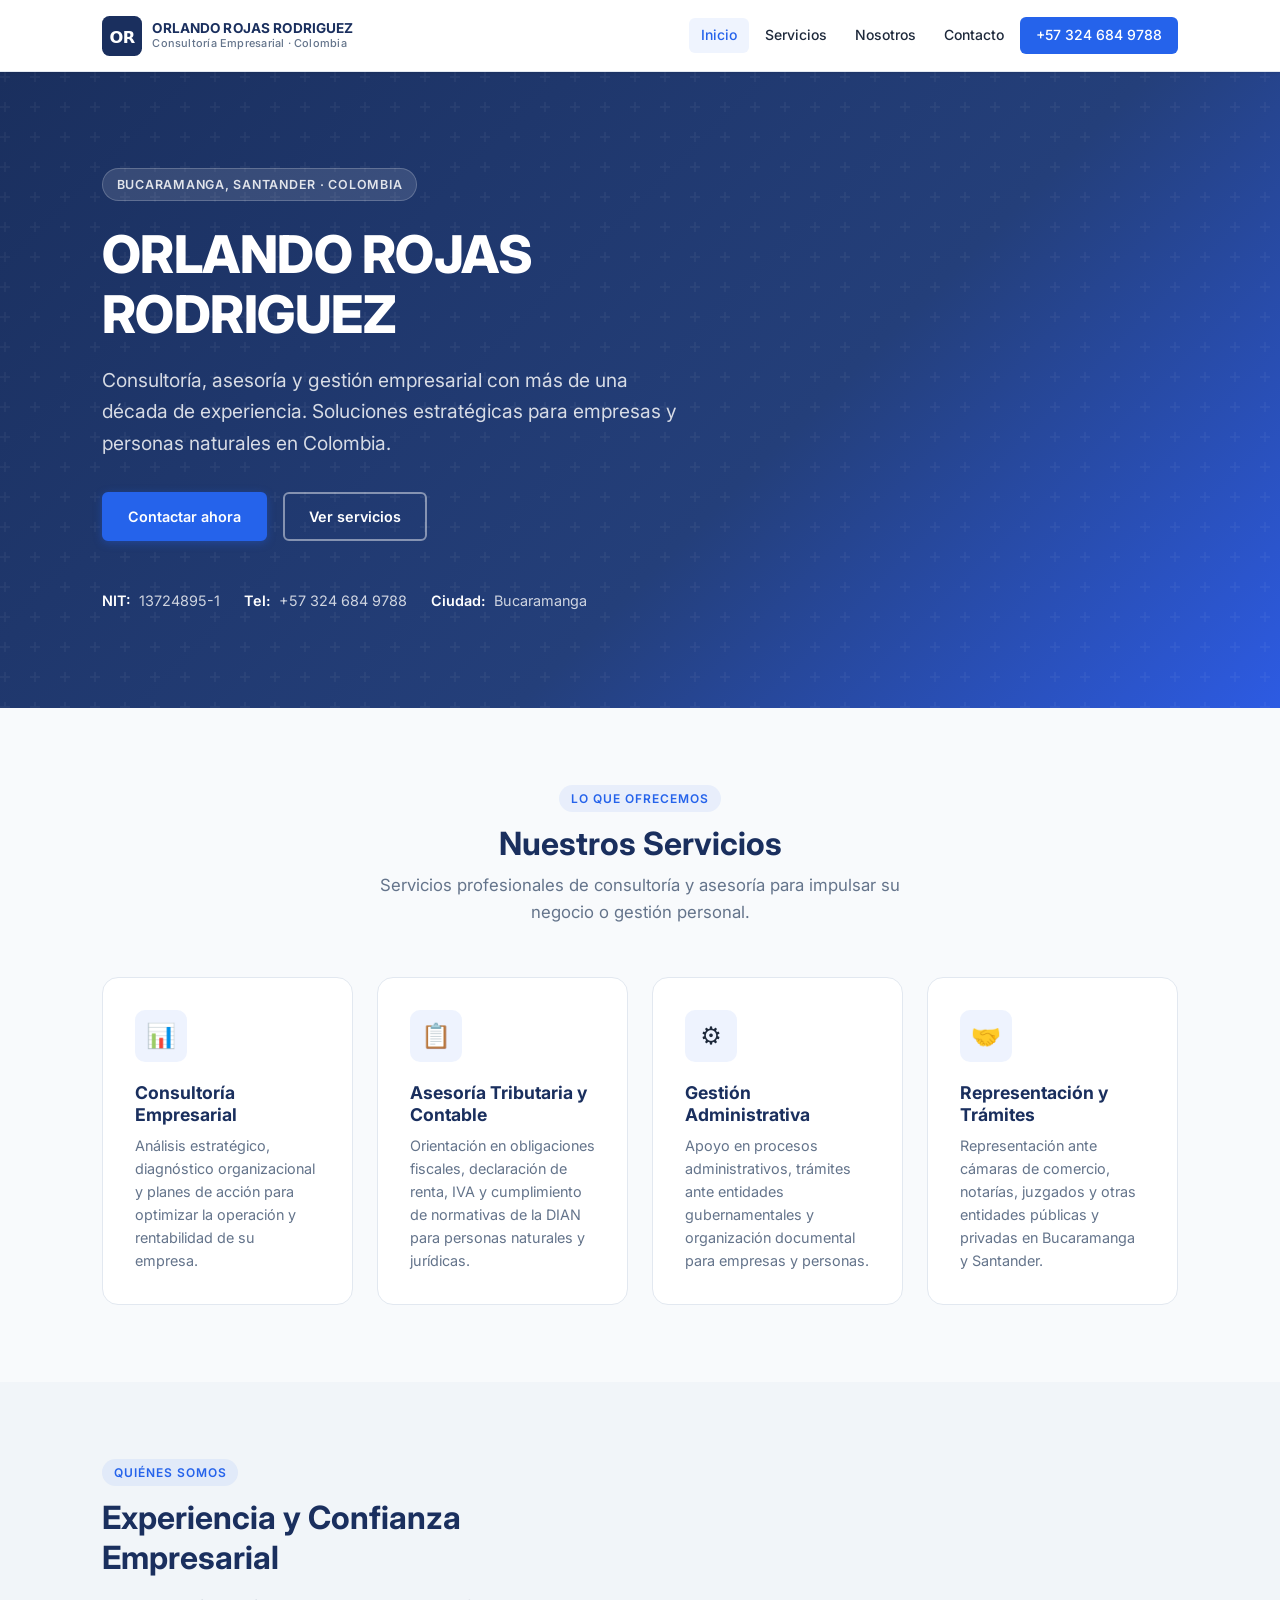
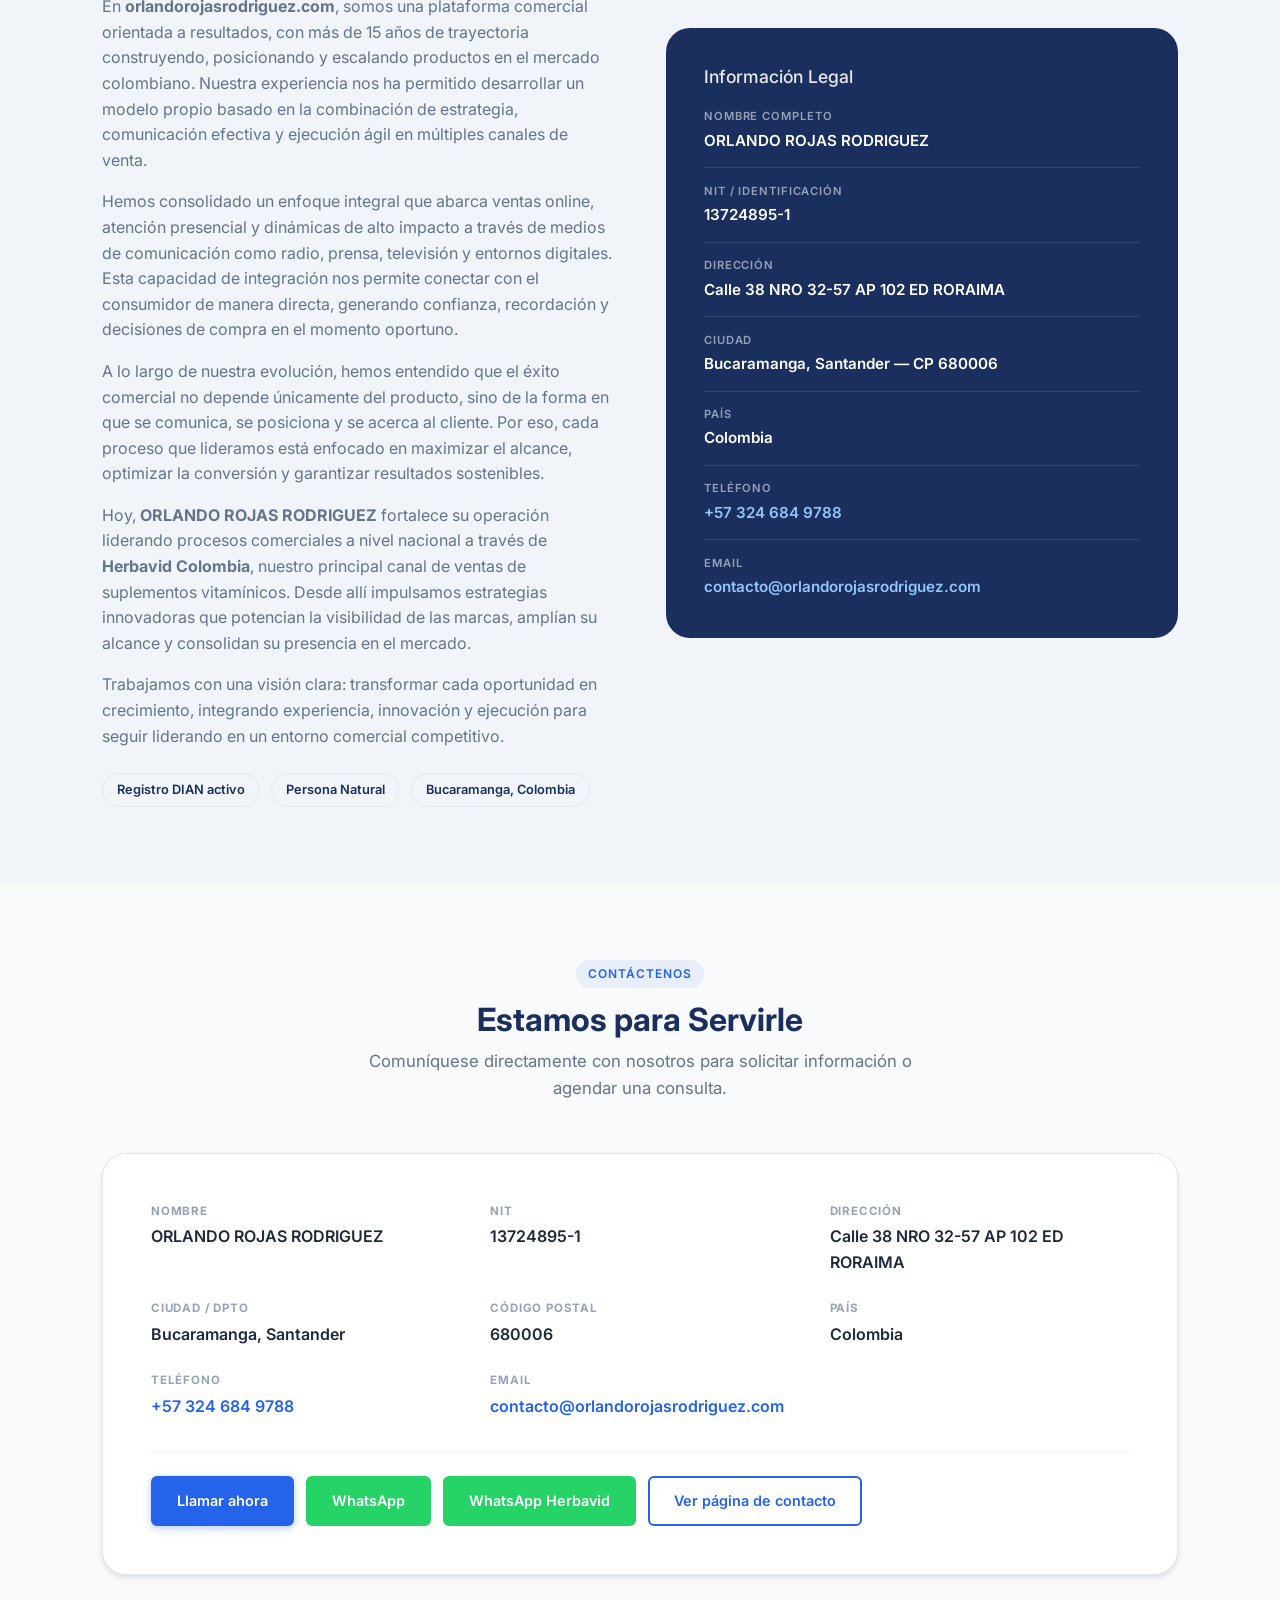
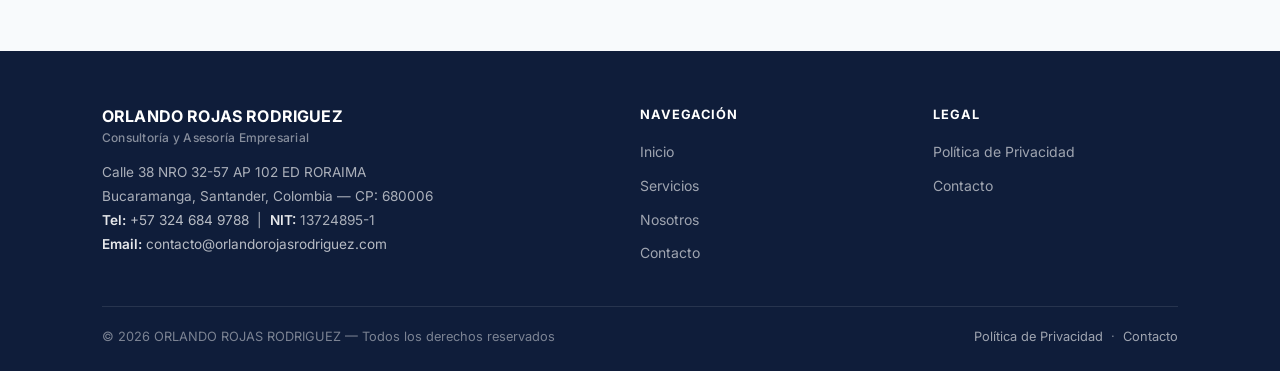
==== commit 8d2292f6: "content: Optimizar la biografía para enfatizar la experiencia como plataforma comercial y ventas omn" ====
--- a/index.html
+++ b/index.html
@@ -133,18 +133,11 @@
           <div class="about-content">
             <span class="section-tag">Quiénes somos</span>
             <h2 id="nosotros-heading">Experiencia y Confianza Empresarial</h2>
-            <p>
-              En <strong>orlandorojasrodriguez.com</strong> consolidamos más de 15 años de experiencia en el ámbito comercial, construyendo un modelo de negocio sólido, adaptable y enfocado en resultados. Nuestra trayectoria se ha caracterizado por la capacidad de identificar oportunidades en distintos canales de venta, destacándonos en estrategias online, ventas presenciales y en la ejecución efectiva de ventas por impulso a través de medios de comunicación como radio, prensa, televisión y plataformas digitales.
-            </p>
-            <p>
-              A lo largo de los años, hemos perfeccionado un enfoque estratégico que combina conocimiento del mercado, comunicación persuasiva y una profunda comprensión del comportamiento del consumidor. Esto nos ha permitido no solo posicionar productos para el bienestar, sino también generar confianza, fidelización y crecimiento sostenido en cada uno de los proyectos que lideramos.
-            </p>
-            <p>
-              Hoy, <strong>ORLANDO ROJAS RODRIGUEZ</strong> continúa liderando procesos comerciales de alto impacto a través de <strong>Herbavid Colombia</strong>, nuestro principal canal de ventas de suplementos vitamínicos a nivel nacional. Desde allí, impulsamos iniciativas innovadoras que conectan marcas con clientes de manera directa, efectiva y escalable, fortaleciendo nuestra presencia en el mercado colombiano.
-            </p>
-            <p>
-              Trabajamos con una visión clara: transformar oportunidades en resultados, combinando experiencia, estrategia y ejecución para seguir creciendo y liderando en un entorno comercial cada vez más competitivo.
-            </p>
+            <p>En <strong>orlandorojasrodriguez.com</strong>, somos una plataforma comercial orientada a resultados, con más de 15 años de trayectoria construyendo, posicionando y escalando productos en el mercado colombiano. Nuestra experiencia nos ha permitido desarrollar un modelo propio basado en la combinación de estrategia, comunicación efectiva y ejecución ágil en múltiples canales de venta.</p>
+            <p>Hemos consolidado un enfoque integral que abarca ventas online, atención presencial y dinámicas de alto impacto a través de medios de comunicación como radio, prensa, televisión y entornos digitales. Esta capacidad de integración nos permite conectar con el consumidor de manera directa, generando confianza, recordación y decisiones de compra en el momento oportuno.</p>
+            <p>A lo largo de nuestra evolución, hemos entendido que el éxito comercial no depende únicamente del producto, sino de la forma en que se comunica, se posiciona y se acerca al cliente. Por eso, cada proceso que lideramos está enfocado en maximizar el alcance, optimizar la conversión y garantizar resultados sostenibles.</p>
+            <p>Hoy, <strong>ORLANDO ROJAS RODRIGUEZ</strong> fortalece su operación liderando procesos comerciales a nivel nacional a través de <strong>Herbavid Colombia</strong>, nuestro principal canal de ventas de suplementos vitamínicos. Desde allí impulsamos estrategias innovadoras que potencian la visibilidad de las marcas, amplían su alcance y consolidan su presencia en el mercado.</p>
+            <p>Trabajamos con una visión clara: transformar cada oportunidad en crecimiento, integrando experiencia, innovación y ejecución para seguir liderando en un entorno comercial competitivo.</p>
             <div class="about-badges">
               <span class="badge">Registro DIAN activo</span>
               <span class="badge">Persona Natural</span>
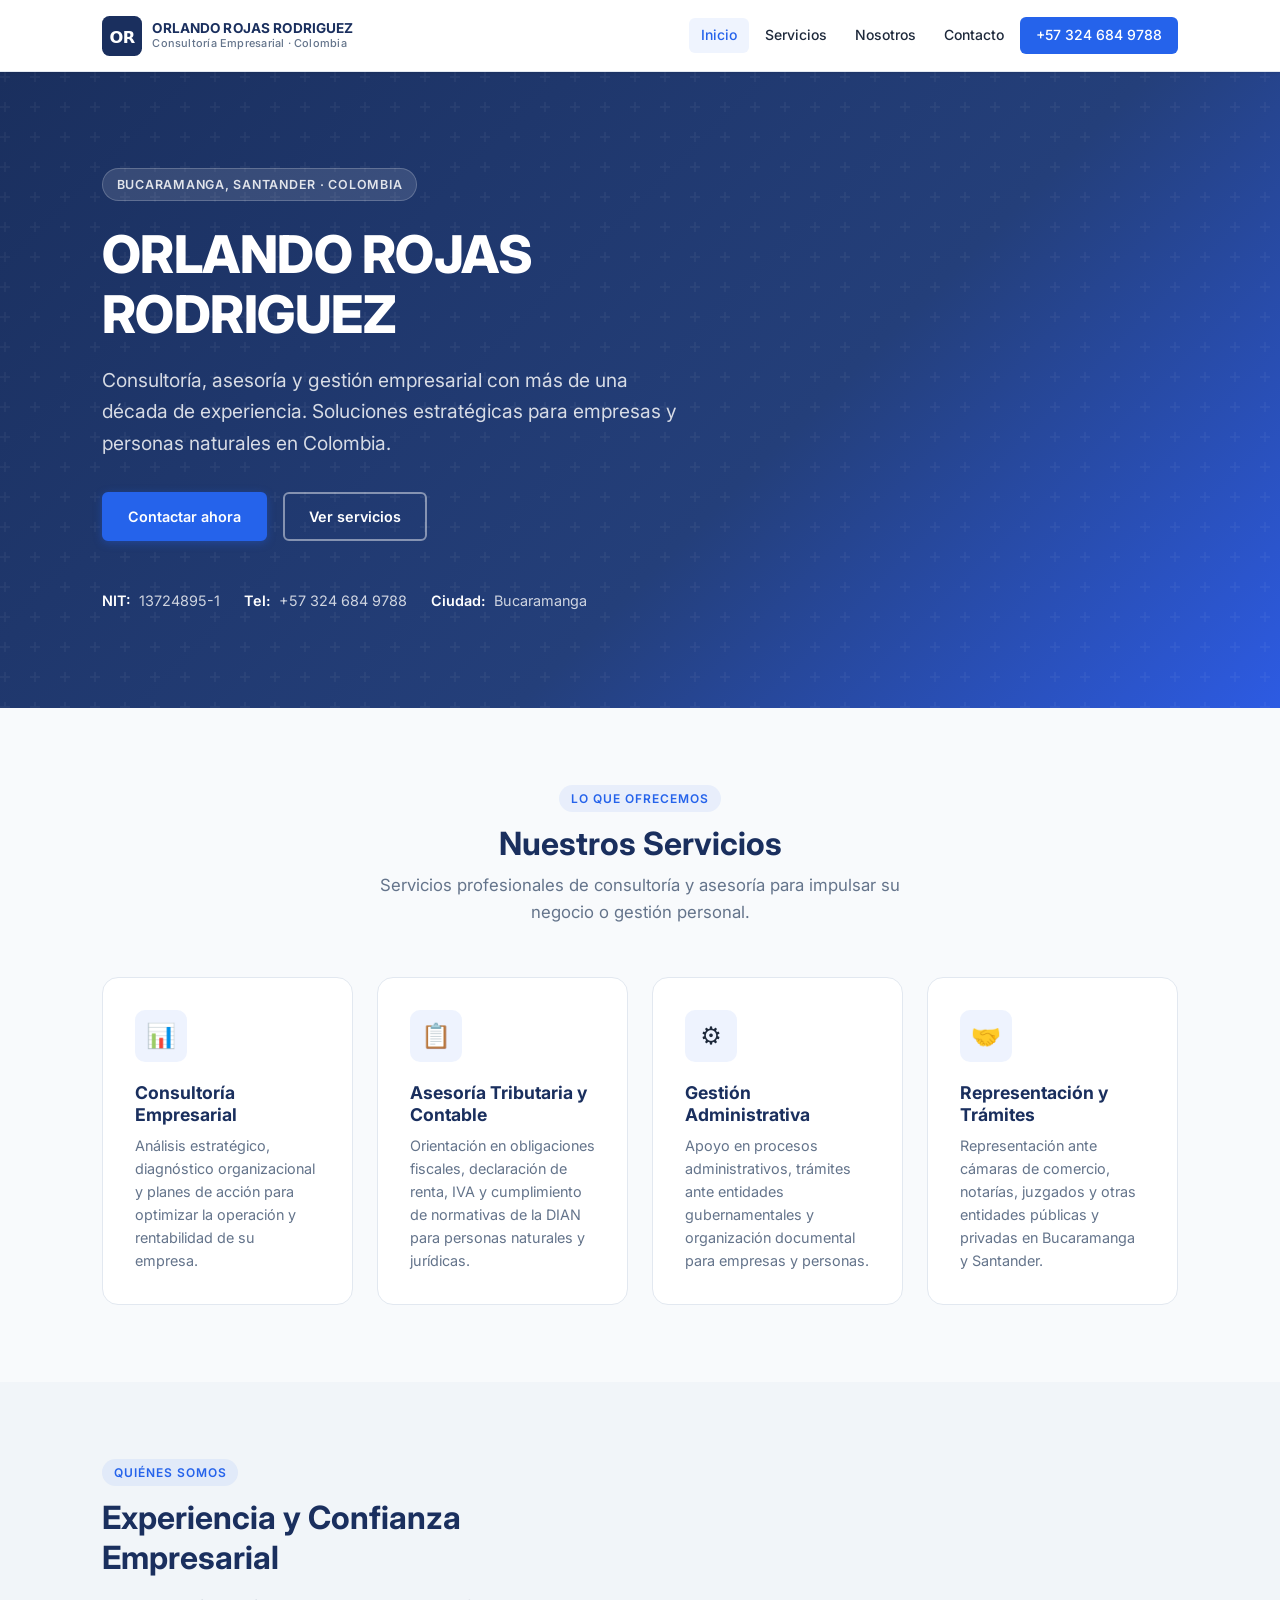
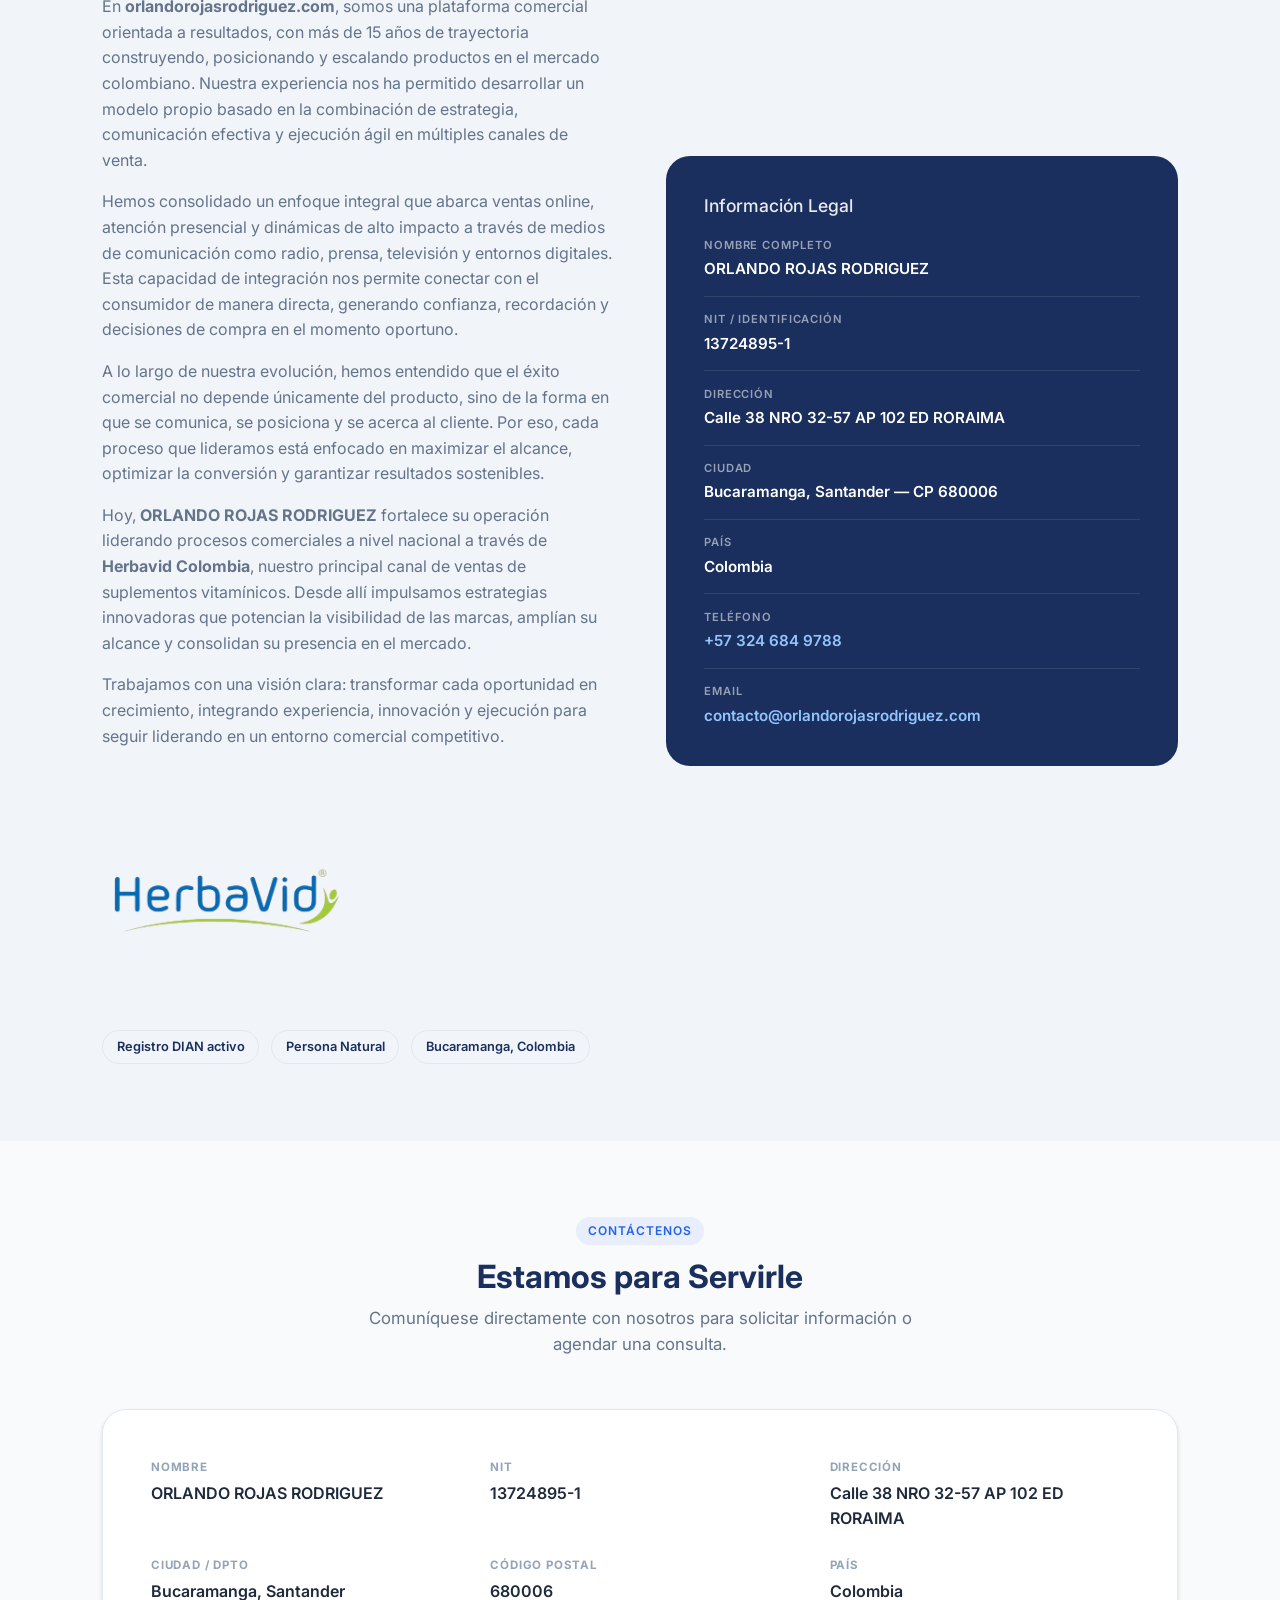
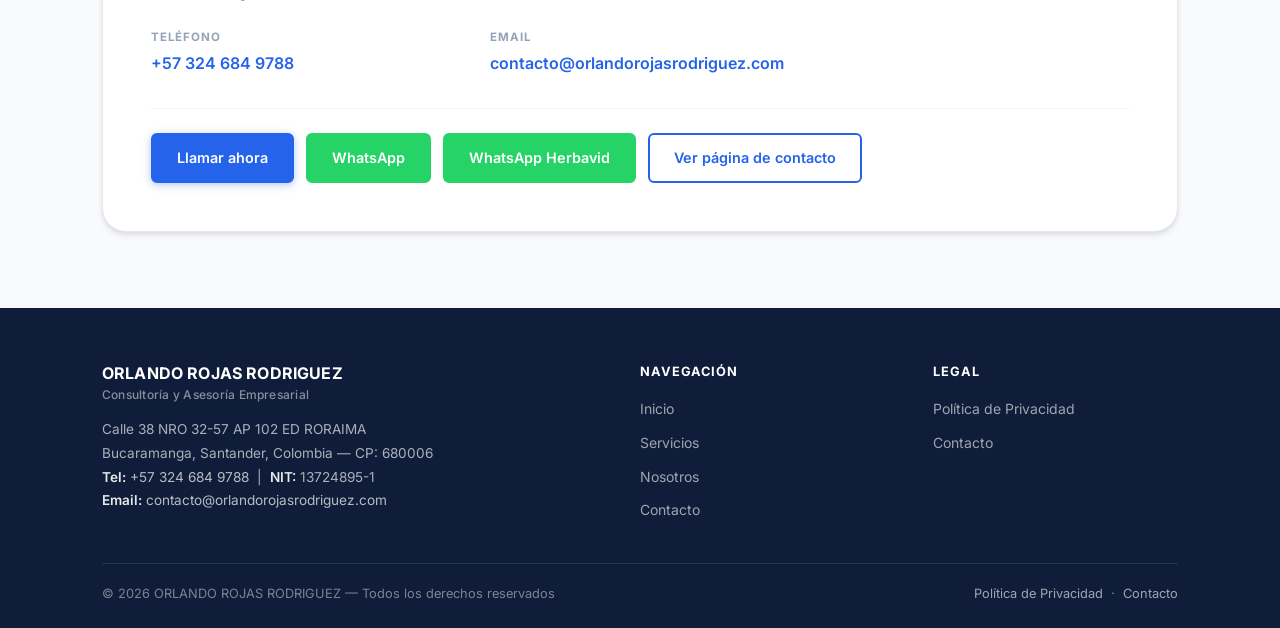
==== commit 7fdaed78: "design: Incorporar logo de Herbavid en las secciones biográficas" ====
--- a/index.html
+++ b/index.html
@@ -138,6 +138,9 @@
             <p>A lo largo de nuestra evolución, hemos entendido que el éxito comercial no depende únicamente del producto, sino de la forma en que se comunica, se posiciona y se acerca al cliente. Por eso, cada proceso que lideramos está enfocado en maximizar el alcance, optimizar la conversión y garantizar resultados sostenibles.</p>
             <p>Hoy, <strong>ORLANDO ROJAS RODRIGUEZ</strong> fortalece su operación liderando procesos comerciales a nivel nacional a través de <strong>Herbavid Colombia</strong>, nuestro principal canal de ventas de suplementos vitamínicos. Desde allí impulsamos estrategias innovadoras que potencian la visibilidad de las marcas, amplían su alcance y consolidan su presencia en el mercado.</p>
             <p>Trabajamos con una visión clara: transformar cada oportunidad en crecimiento, integrando experiencia, innovación y ejecución para seguir liderando en un entorno comercial competitivo.</p>
+            <div style="text-align: center; margin: 2rem 0;">
+              <img src="assets/images/herbavid.png" alt="Herbavid Colombia" style="max-width: 250px; height: auto;">
+            </div>
             <div class="about-badges">
               <span class="badge">Registro DIAN activo</span>
               <span class="badge">Persona Natural</span>
